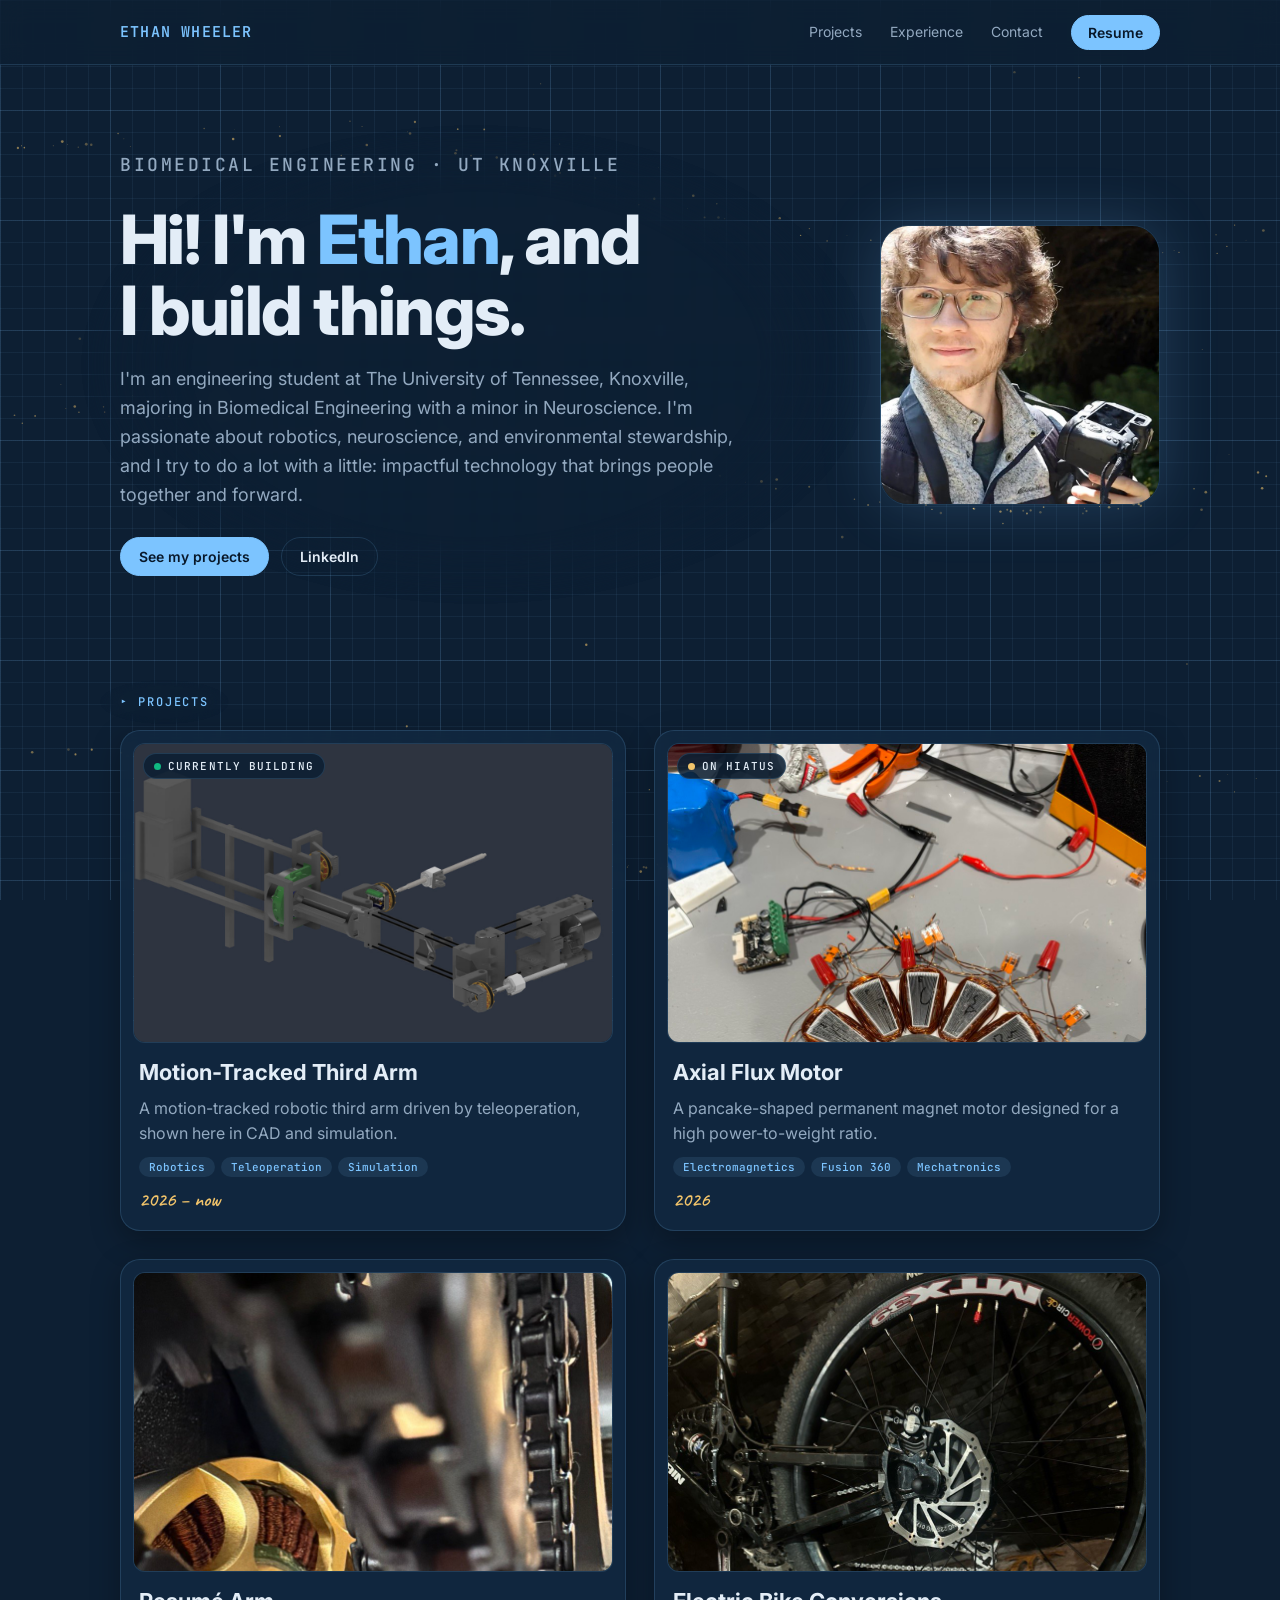
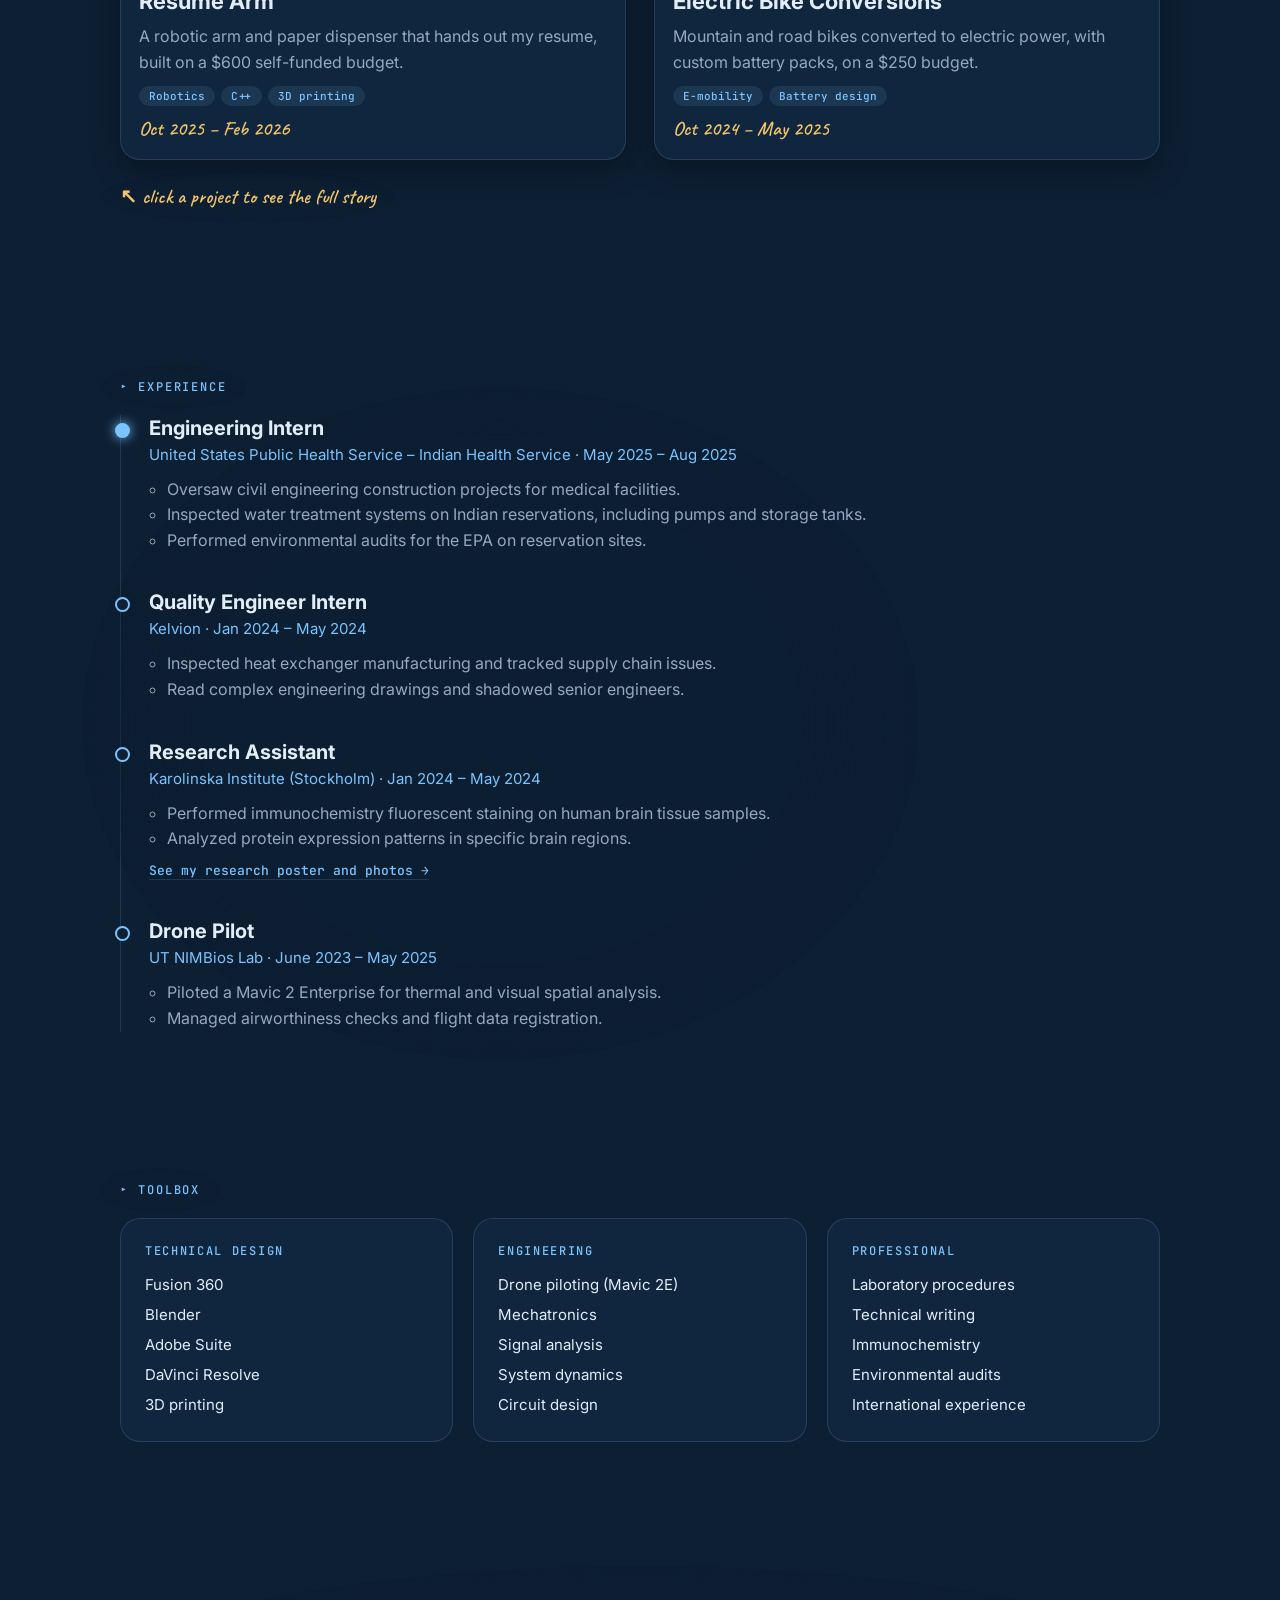
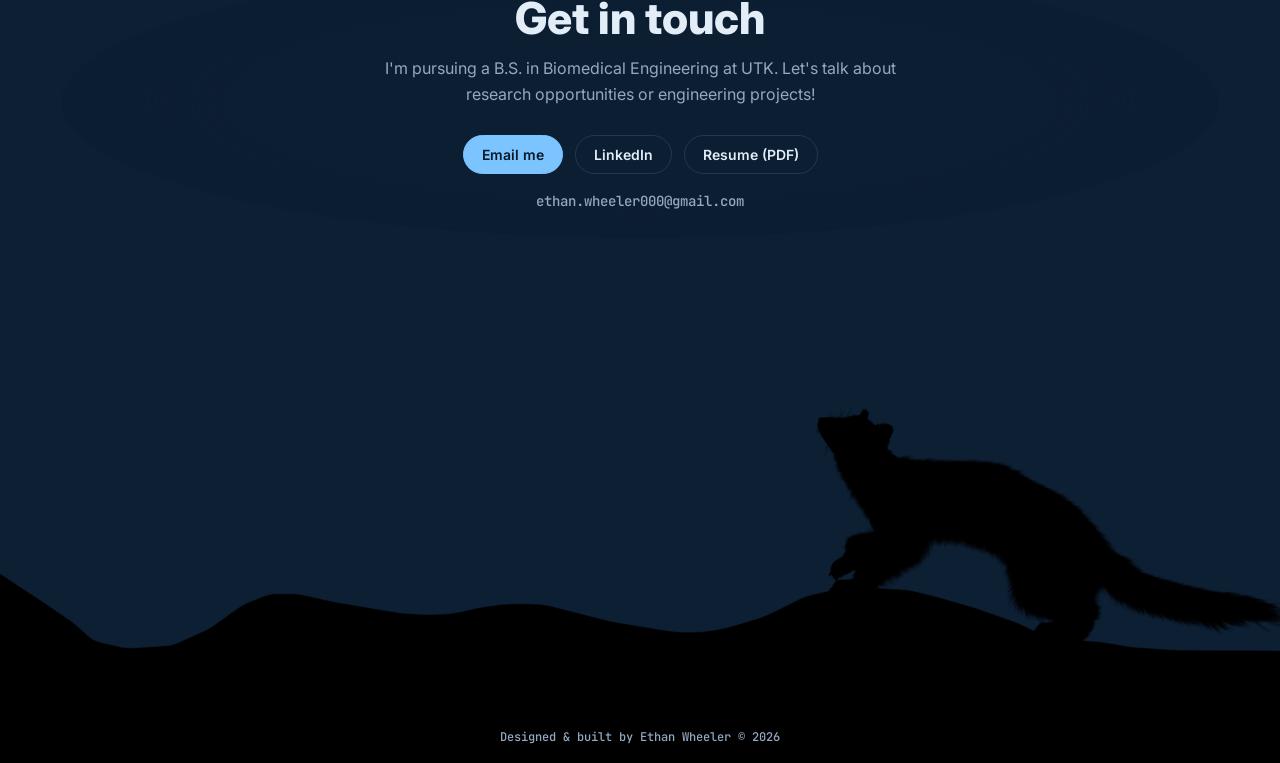
==== index.html @ 3024f483 "Add e-bike photos and videos; add Karolinska research page linked from experience Co-Authored-By: Cl" ====
<!DOCTYPE html>
<html lang="en">
<head>
    <meta charset="UTF-8">
    <meta name="viewport" content="width=device-width, initial-scale=1.0">
    <title>Ethan Wheeler | Engineering Portfolio</title>
    <meta name="description" content="Ethan Wheeler, Biomedical Engineering student at UT Knoxville. Robotics, motors, and other things I've built.">
    <link rel="icon" type="image/png" href="assets/img/favicon.png">
    <link rel="preconnect" href="https://fonts.googleapis.com">
    <link rel="preconnect" href="https://fonts.gstatic.com" crossorigin>
    <link rel="stylesheet" href="https://fonts.googleapis.com/css2?family=Caveat:wght@600&family=Inter:wght@400;600;700;800&family=JetBrains+Mono:wght@500&display=swap">
    <link rel="stylesheet" href="assets/css/site.css">
</head>
<body>
<div class="page">

    <nav class="nav">
        <div class="wrap">
            <a class="brand" href="#home">Ethan Wheeler</a>
            <button class="menu-btn" type="button" aria-expanded="false" aria-controls="nav-links">Menu</button>
            <div class="nav-links" id="nav-links">
                <a href="#projects">Projects</a>
                <a href="#experience">Experience</a>
                <a href="#contact">Contact</a>
                <a class="btn" href="Ethan_Wheeler_Resume_SEP_2026.pdf" target="_blank" rel="noopener">Resume</a>
            </div>
        </div>
    </nav>

    <header class="hero" id="home">
        <div class="wrap">
            <div>
                <p class="eyebrow">Biomedical Engineering · UT Knoxville</p>
                <h1>Hi! I'm <span>Ethan</span>, and I build things.</h1>
                <p>
                    I'm an engineering student at The University of Tennessee, Knoxville, majoring in Biomedical Engineering with a minor in Neuroscience.
                    I'm passionate about robotics, neuroscience, and environmental stewardship, and I try to do a lot with a little:
                    impactful technology that brings people together and forward.
                </p>
                <div class="hero-actions">
                    <a class="btn" href="#projects">See my projects</a>
                    <a class="btn ghost" href="https://www.linkedin.com/in/ethan-wheeler-76612a250/" target="_blank" rel="noopener">LinkedIn</a>
                </div>
            </div>
            <img class="headshot" src="assets/img/ethan.jpg" alt="Ethan Wheeler">
        </div>
    </header>

    <main>
        <section id="projects">
            <div class="wrap">
                <p class="label">Projects</p>
                <div class="cards">
                    <a class="card panel" href="projects/third-arm.html">
                        <span class="badge">Currently building</span>
                        <div class="media"><img src="assets/img/third-arm-assembly.jpg" alt="CAD render of the full third arm assembly" loading="lazy"></div>
                        <div class="card-body">
                            <h3>Motion-Tracked Third Arm</h3>
                            <p>A motion-tracked robotic third arm driven by teleoperation, shown here in CAD and simulation.</p>
                            <ul class="tags"><li>Robotics</li><li>Teleoperation</li><li>Simulation</li></ul>
                            <span class="hand">2026 – now</span>
                        </div>
                    </a>
                    <a class="card panel" href="projects/axial-flux-motor.html">
                        <span class="badge paused">On hiatus</span>
                        <div class="media"><img src="assets/img/axial-flux-motor-stator.jpg" alt="Hand-wound stator of the axial flux motor" loading="lazy"></div>
                        <div class="card-body">
                            <h3>Axial Flux Motor</h3>
                            <p>A pancake-shaped permanent magnet motor designed for a high power-to-weight ratio.</p>
                            <ul class="tags"><li>Electromagnetics</li><li>Fusion 360</li><li>Mechatronics</li></ul>
                            <span class="hand">2026</span>
                        </div>
                    </a>
                    <a class="card panel" href="projects/resume-arm.html">
                        <div class="media"><img src="assets/img/resume-arm-chain-drive.jpg" alt="Brushless motor and chain drive on the Resumé Arm" loading="lazy"></div>
                        <div class="card-body">
                            <h3>Resumé Arm</h3>
                            <p>A robotic arm and paper dispenser that hands out my resume, built on a $600 self-funded budget.</p>
                            <ul class="tags"><li>Robotics</li><li>C++</li><li>3D printing</li></ul>
                            <span class="hand">Oct 2025 – Feb 2026</span>
                        </div>
                    </a>
                    <a class="card panel" href="projects/ebike.html">
                        <div class="media"><img src="assets/img/ebike-hub-motor.jpg" alt="Rear hub motor fitted to a mountain bike" loading="lazy"></div>
                        <div class="card-body">
                            <h3>Electric Bike Conversions</h3>
                            <p>Mountain and road bikes converted to electric power, with custom battery packs, on a $250 budget.</p>
                            <ul class="tags"><li>E-mobility</li><li>Battery design</li></ul>
                            <span class="hand">Oct 2024 – May 2025</span>
                        </div>
                    </a>
                </div>
                <p class="hand hint">↖ click a project to see the full story</p>
            </div>
        </section>

        <section id="experience">
            <div class="wrap">
                <p class="label">Experience</p>
                <ol class="timeline">
                    <li>
                        <h3>Engineering Intern</h3>
                        <p class="where">United States Public Health Service – Indian Health Service · May 2025 – Aug 2025</p>
                        <ul>
                            <li>Oversaw civil engineering construction projects for medical facilities.</li>
                            <li>Inspected water treatment systems on Indian reservations, including pumps and storage tanks.</li>
                            <li>Performed environmental audits for the EPA on reservation sites.</li>
                        </ul>
                    </li>
                    <li>
                        <h3>Quality Engineer Intern</h3>
                        <p class="where">Kelvion · Jan 2024 – May 2024</p>
                        <ul>
                            <li>Inspected heat exchanger manufacturing and tracked supply chain issues.</li>
                            <li>Read complex engineering drawings and shadowed senior engineers.</li>
                        </ul>
                    </li>
                    <li>
                        <h3>Research Assistant</h3>
                        <p class="where">Karolinska Institute (Stockholm) · Jan 2024 – May 2024</p>
                        <ul>
                            <li>Performed immunochemistry fluorescent staining on human brain tissue samples.</li>
                            <li>Analyzed protein expression patterns in specific brain regions.</li>
                        </ul>
                        <a class="more-link" href="projects/karolinska-research.html">See my research poster and photos →</a>
                    </li>
                    <li>
                        <h3>Drone Pilot</h3>
                        <p class="where">UT NIMBios Lab · June 2023 – May 2025</p>
                        <ul>
                            <li>Piloted a Mavic 2 Enterprise for thermal and visual spatial analysis.</li>
                            <li>Managed airworthiness checks and flight data registration.</li>
                        </ul>
                    </li>
                </ol>
            </div>
        </section>

        <section id="skills">
            <div class="wrap">
                <p class="label">Toolbox</p>
                <div class="skills">
                    <div class="panel">
                        <h3>Technical design</h3>
                        <ul><li>Fusion 360</li><li>Blender</li><li>Adobe Suite</li><li>DaVinci Resolve</li><li>3D printing</li></ul>
                    </div>
                    <div class="panel">
                        <h3>Engineering</h3>
                        <ul><li>Drone piloting (Mavic 2E)</li><li>Mechatronics</li><li>Signal analysis</li><li>System dynamics</li><li>Circuit design</li></ul>
                    </div>
                    <div class="panel">
                        <h3>Professional</h3>
                        <ul><li>Laboratory procedures</li><li>Technical writing</li><li>Immunochemistry</li><li>Environmental audits</li><li>International experience</li></ul>
                    </div>
                </div>
            </div>
        </section>
    </main>

    <footer class="contact" id="contact">
        <div class="wrap">
            <h2>Get in touch</h2>
            <p>I'm pursuing a B.S. in Biomedical Engineering at UTK. Let's talk about research opportunities or engineering projects!</p>
            <div class="contact-links">
                <a class="btn" href="mailto:ethan.wheeler000@gmail.com">Email me</a>
                <a class="btn ghost" href="https://www.linkedin.com/in/ethan-wheeler-76612a250/" target="_blank" rel="noopener">LinkedIn</a>
                <a class="btn ghost" href="Ethan_Wheeler_Resume_SEP_2026.pdf" target="_blank" rel="noopener">Resume (PDF)</a>
            </div>
            <span class="email">ethan.wheeler000@gmail.com</span>
        </div>
        <div class="banner">
            <img src="assets/img/marten-banner.png" alt="" loading="lazy">
            <p class="credit">Designed &amp; built by Ethan Wheeler © 2026</p>
        </div>
    </footer>

</div>
<script src="assets/js/dust.js"></script>
<script src="assets/js/site.js"></script>
</body>
</html>
---- assets/css/site.css ----
/* Soft blueprint: deep blue grid paper, rounded glass panels, golden Dust behind everything.
   Single dark theme by design. */
:root {
  --bg: #0d1f33;
  --grid: rgba(120, 180, 235, .07);
  --grid-major: rgba(120, 180, 235, .14);
  --ink: #e3edf7;
  --dim: #93a9c0;
  --accent: #7cc4ff;
  --gold: #f2c46b;
  --panel: rgba(19, 41, 66, .78);
  --line: rgba(124, 196, 255, .16);
  --glow: rgba(124, 196, 255, .16);
  --hilite: rgba(124, 196, 255, .55);
  --live: #10b981;

  --body: "Inter", system-ui, -apple-system, "Segoe UI", sans-serif;
  --mono: "JetBrains Mono", ui-monospace, "SFMono-Regular", Menlo, monospace;
  --hand: "Caveat", "Comic Sans MS", cursive;

  color-scheme: dark;
}

* { box-sizing: border-box; }
html { scroll-behavior: smooth; scroll-padding-top: 80px; }
body {
  margin: 0;
  background-color: var(--bg);
  background-image:
    linear-gradient(var(--grid-major) 1px, transparent 1px), linear-gradient(90deg, var(--grid-major) 1px, transparent 1px),
    linear-gradient(var(--grid) 1px, transparent 1px), linear-gradient(90deg, var(--grid) 1px, transparent 1px);
  background-size: 110px 110px, 110px 110px, 22px 22px, 22px 22px;
  background-attachment: fixed;
  color: var(--ink);
  font: 16px/1.6 var(--body);
  overflow-x: hidden;
}
img { max-width: 100%; }
a { color: inherit; }
::selection { background: rgba(124, 196, 255, .3); }
:focus-visible { outline: 2px solid var(--accent); outline-offset: 3px; border-radius: 6px; }

.dust { position: fixed; inset: 0; z-index: 0; pointer-events: none; }
.page { position: relative; z-index: 1; }
.wrap { max-width: 1080px; margin: 0 auto; padding-inline: 20px; }

/* ---------- Nav ---------- */
.nav {
  position: sticky; top: 0; z-index: 10;
  background: rgba(13, 31, 51, .78); backdrop-filter: blur(12px); -webkit-backdrop-filter: blur(12px);
  border-bottom: 1px solid var(--line);
}
.nav .wrap { display: flex; align-items: center; justify-content: space-between; gap: 16px; height: 64px; }
.brand { font: 600 15px var(--mono); letter-spacing: .08em; text-transform: uppercase; color: var(--accent); text-decoration: none; }
.nav-links { display: flex; align-items: center; gap: 28px; font-size: 14px; }
.nav-links a { text-decoration: none; color: var(--dim); transition: color .2s; }
.nav-links a:hover { color: var(--ink); }
.btn {
  display: inline-flex; align-items: center; gap: 8px; text-decoration: none;
  font: 600 14px var(--body); padding: 10px 18px; border-radius: 999px;
  background: var(--accent); color: #08182a; border: 1px solid var(--accent); transition: background .2s, transform .2s;
}
.btn:hover { background: #a3d6ff; transform: translateY(-1px); }
.btn.ghost { background: transparent; color: var(--ink); border-color: var(--line); }
.btn.ghost:hover { border-color: var(--hilite); background: rgba(124, 196, 255, .08); }
.nav-links .btn { color: #08182a; padding: 8px 16px; }
.menu-btn { display: none; background: none; border: 1px solid var(--line); color: var(--ink); border-radius: 10px; padding: 8px 12px; font: 500 13px var(--mono); cursor: pointer; }

@media (max-width: 760px) {
  .menu-btn { display: block; }
  .nav-links {
    display: none; position: absolute; top: 64px; left: 0; right: 0;
    flex-direction: column; align-items: flex-start; gap: 18px; padding: 20px;
    background: rgba(13, 31, 51, .96); border-bottom: 1px solid var(--line);
  }
  .nav.open .nav-links { display: flex; }
}

/* ---------- Shared bits ---------- */
section { padding-block: 72px; }
.label { font: 500 12px var(--mono); color: var(--accent); text-transform: uppercase; letter-spacing: .16em; margin: 0 0 20px; }
.label::before { content: "▸ "; }
h1, h2, h3 { text-wrap: balance; margin: 0; }
.hand { font: 600 20px var(--hand); color: var(--gold); }
.tags { display: flex; flex-wrap: wrap; gap: 6px; padding: 0; margin: 0; list-style: none; }
.tags li { font: 500 11px var(--mono); color: var(--accent); background: rgba(124, 196, 255, .1); border-radius: 999px; padding: 3px 10px; }
.panel { background: var(--panel); border: 1px solid var(--line); border-radius: 20px; backdrop-filter: blur(6px); -webkit-backdrop-filter: blur(6px); }

/* ---------- Hero ---------- */
.hero { padding-block: 88px 40px; }
.hero .wrap { display: grid; grid-template-columns: 1fr auto; gap: 48px; align-items: center; }
.hero .wrap > div { min-width: 0; }
.eyebrow { font: 500 13px var(--mono); color: var(--accent); letter-spacing: .14em; text-transform: uppercase; margin: 0 0 16px; }
.hero h1 { font: 800 clamp(40px, 7vw, 68px)/1.04 var(--body); letter-spacing: -.025em; margin-bottom: 20px; }
.hero h1 span { color: var(--accent); }
.hero p { color: var(--dim); font-size: 18px; max-width: 58ch; margin: 0 0 28px; }
.hero-actions { display: flex; flex-wrap: wrap; gap: 12px; }
.headshot { width: 280px; aspect-ratio: 1; object-fit: cover; border-radius: 28px; border: 1px solid var(--line); box-shadow: 0 0 60px rgba(124, 196, 255, .2); }

@media (max-width: 760px) {
  .hero { padding-block: 48px 24px; }
  .hero .wrap { grid-template-columns: 1fr; gap: 28px; }
  .headshot { width: 160px; order: -1; }
}

/* ---------- Project cards ---------- */
.cards { display: grid; grid-template-columns: repeat(2, minmax(0, 1fr)); gap: 28px; perspective: 900px; }
.card {
  position: relative; display: flex; flex-direction: column; padding: 12px; text-decoration: none; overflow: hidden;
  box-shadow: 0 10px 30px rgba(0, 0, 0, .3); transform-style: preserve-3d; transition: transform .15s, border-color .3s;
}
.card::after {
  content: ""; position: absolute; inset: 0; pointer-events: none; opacity: 0; transition: opacity .3s;
  background: radial-gradient(240px circle at var(--mx, 50%) var(--my, 50%), var(--glow), transparent 60%);
}
.card:hover { border-color: var(--hilite); }
.card:hover::after { opacity: 1; }
.media {
  position: relative; aspect-ratio: 16 / 10; max-width: 100%; overflow: hidden; border-radius: 12px; border: 1px solid var(--line);
  display: grid; place-items: center; color: var(--dim);
  background: repeating-linear-gradient(0deg, transparent 0 21px, rgba(124, 196, 255, .06) 21px 22px), #0f2338;
}
.media img, .media video { width: 100%; height: 100%; object-fit: cover; display: block; }
.media .ph { text-align: center; font: 500 12px var(--mono); padding: 16px; }
.media .ph b { display: block; font-size: 36px; line-height: 1; margin-bottom: 8px; font-weight: 400; }
.card-body { display: flex; flex-direction: column; gap: 10px; padding: 16px 6px 6px; }
.card h3 { font: 700 22px/1.2 var(--body); }
.card p { margin: 0; color: var(--dim); }
.badge {
  position: absolute; top: 22px; left: 22px; z-index: 2; transform: translateZ(20px);
  font: 500 11px var(--mono); text-transform: uppercase; letter-spacing: .1em;
  background: rgba(13, 31, 51, .88); border: 1px solid var(--line); border-radius: 999px; padding: 5px 10px 5px 24px;
}
.badge::before {
  content: ""; position: absolute; left: 10px; top: 50%; width: 7px; height: 7px; margin-top: -3.5px;
  border-radius: 50%; background: var(--live); animation: pulse 2s infinite;
}
.badge.paused::before { background: var(--gold); animation: none; }
@keyframes pulse { 0% { box-shadow: 0 0 0 0 rgba(16, 185, 129, .7); } 70% { box-shadow: 0 0 0 9px rgba(16, 185, 129, 0); } 100% { box-shadow: 0 0 0 0 rgba(16, 185, 129, 0); } }
.hint { margin-top: 24px; }

@media (max-width: 760px) { .cards { grid-template-columns: 1fr; } }

/* ---------- Experience ---------- */
.timeline { list-style: none; margin: 0; padding: 0 0 0 28px; border-left: 1px solid var(--line); display: flex; flex-direction: column; gap: 36px; max-width: 760px; }
.timeline li { position: relative; }
.timeline li::before { content: ""; position: absolute; left: -34px; top: 8px; width: 11px; height: 11px; border-radius: 50%; background: var(--bg); border: 2px solid var(--accent); }
.timeline li:first-child::before { background: var(--accent); box-shadow: 0 0 12px var(--accent); }
.timeline h3 { font: 700 20px/1.3 var(--body); }
.timeline .where { color: var(--accent); font-size: 15px; margin: 2px 0 10px; }
.timeline ul { margin: 0; padding-left: 18px; color: var(--dim); }
.timeline ul li::before { content: none; }

/* ---------- Skills ---------- */
.skills { display: grid; grid-template-columns: repeat(3, minmax(0, 1fr)); gap: 20px; }
.skills .panel { padding: 24px; }
.skills h3 { font: 500 12px var(--mono); color: var(--accent); text-transform: uppercase; letter-spacing: .14em; margin-bottom: 14px; }
.skills ul { margin: 0; padding: 0; list-style: none; display: flex; flex-direction: column; gap: 6px; font-size: 15px; }
@media (max-width: 760px) { .skills { grid-template-columns: 1fr; } }

/* ---------- Contact + marten ---------- */
.contact { text-align: center; padding-block: 80px 0; }
.contact h2 { font: 800 clamp(32px, 5vw, 44px)/1.1 var(--body); margin-bottom: 14px; }
.contact p { color: var(--dim); max-width: 52ch; margin: 0 auto 28px; }
.contact-links { display: flex; flex-wrap: wrap; justify-content: center; gap: 12px; }
.contact .email { display: block; margin-top: 18px; font: 500 14px var(--mono); color: var(--dim); user-select: all; }
.banner { position: relative; margin-top: -16%; pointer-events: none; }
.detail + .contact { padding-top: 0; }
.detail + .contact .banner { margin-top: -24%; }
@media (max-width: 760px) { .banner, .detail + .contact .banner { margin-top: -30px; } }
.banner img { display: block; width: 100%; max-width: none; min-height: 220px; object-fit: cover; object-position: 78% bottom; }
.contact .credit { max-width: none; margin: 0; padding: 4px 16px 18px; background: #000; text-align: center; font: 500 12px var(--mono); color: var(--dim); }

/* ---------- Project detail pages ---------- */
.detail { padding-block: 48px 40px; }
.back { display: inline-block; margin-bottom: 28px; text-decoration: none; font: 500 13px var(--mono); color: var(--dim); }
.back:hover { color: var(--accent); }
.detail-hero { display: grid; grid-template-columns: 1.3fr 1fr; gap: 36px; align-items: start; }
.detail-hero > * { min-width: 0; }
.detail-hero .media { aspect-ratio: 16 / 11; box-shadow: 0 10px 30px rgba(0, 0, 0, .3); }
.detail h1 { font: 800 clamp(34px, 5.5vw, 50px)/1.08 var(--body); letter-spacing: -.02em; margin: 4px 0 14px; }
.detail .lede { color: var(--dim); font-size: 17px; margin: 0 0 20px; }
.facts { display: grid; grid-template-columns: auto 1fr; gap: 8px 18px; margin: 20px 0 0; font-size: 15px; }
.facts dt { font: 500 12px/2 var(--mono); color: var(--accent); text-transform: uppercase; letter-spacing: .1em; }
.facts dd { margin: 0; }
.write-up { display: grid; grid-template-columns: repeat(3, minmax(0, 1fr)); gap: 20px; margin-top: 48px; }
.write-up .panel { padding: 22px; }
.write-up h2 { font: 500 12px var(--mono); color: var(--accent); text-transform: uppercase; letter-spacing: .14em; margin-bottom: 10px; }
.write-up p { margin: 0; color: var(--dim); font-size: 15px; }
.placeholder { font-style: italic; opacity: .75; }
.video { margin-top: 48px; aspect-ratio: 16 / 9; max-width: 100%; border-radius: 16px; overflow: hidden; border: 1px solid var(--line); }
.video iframe { width: 100%; height: 100%; border: 0; display: block; }
.gallery { display: grid; grid-template-columns: repeat(3, minmax(0, 1fr)); gap: 14px; }
.gallery .media { aspect-ratio: 4 / 3; }
.gallery-section { margin-top: 48px; }
.pager { display: flex; justify-content: space-between; gap: 16px; margin-top: 56px; flex-wrap: wrap; }
.pager a { flex: 1 1 220px; padding: 16px 20px; text-decoration: none; transition: border-color .3s; }
.pager a:hover { border-color: var(--hilite); }
.pager small { display: block; font: 500 11px var(--mono); color: var(--accent); text-transform: uppercase; letter-spacing: .12em; }
.pager span { font-weight: 700; }
.pager .next { text-align: right; }

@media (max-width: 760px) {
  .detail-hero, .write-up, .gallery { grid-template-columns: 1fr; }
}

@media (prefers-reduced-motion: reduce) {
  *, *::before, *::after { animation: none !important; transition: none !important; }
  html { scroll-behavior: auto; }
}

/* ---------- Veils: a soft frosted patch behind loose text so the Dust doesn't fight the words ---------- */
.hero .wrap > div:first-child, .timeline, .contact .wrap, .detail-hero > div:last-child, .label, .hint, .back {
  position: relative; isolation: isolate; --veil: 28px;
}
.label, .hint, .back { --veil: 14px; }
.hero .wrap > div:first-child::after, .timeline::after, .contact .wrap::after, .detail-hero > div:last-child::after,
.label::after, .hint::after, .back::after {
  content: ""; position: absolute; z-index: -1; pointer-events: none;
  inset: calc(var(--veil) * -1) calc(var(--veil) * -1.4);
  background: rgba(13, 31, 51, .62);
  backdrop-filter: blur(8px); -webkit-backdrop-filter: blur(8px);
  border-radius: 48px;
  -webkit-mask-image: radial-gradient(closest-side, #000 72%, transparent);
  mask-image: radial-gradient(closest-side, #000 72%, transparent);
}
.label, .hint, .back { display: inline-block; }
.page { overflow-x: clip; }
@media (max-width: 760px) {
  .hero .wrap > div:first-child::after, .timeline::after, .contact .wrap::after, .detail-hero > div:last-child::after,
  .label::after, .hint::after, .back::after { inset: calc(var(--veil) * -1) -14px; }
}

/* Gallery figures: whole image visible (renders have mixed shapes), click opens full size */
.gallery figure { margin: 0; display: flex; flex-direction: column; gap: 8px; min-width: 0; }
.gallery a.media { background: #1a2433; transition: border-color .3s; }
.gallery a.media:hover { border-color: var(--hilite); }
.gallery a.media img { position: absolute; inset: 0; width: 100%; height: 100%; object-fit: contain; }
.gallery figcaption { font-size: 13px; color: var(--dim); }

/* Video and embeds fill their frame; uploaded videos letterbox instead of cropping */
.media video, .media iframe { position: absolute; inset: 0; width: 100%; height: 100%; border: 0; }
.media video { object-fit: contain; background: #000; }
.gallery a.media.light { background: #fff; }   /* renders on white: fill the frame instead of letterboxing */
.more-link { display: inline-block; margin-top: 10px; font: 500 13px var(--mono); color: var(--accent); text-decoration: none; border-bottom: 1px solid var(--line); transition: border-color .2s; }
.more-link:hover { border-color: var(--accent); }
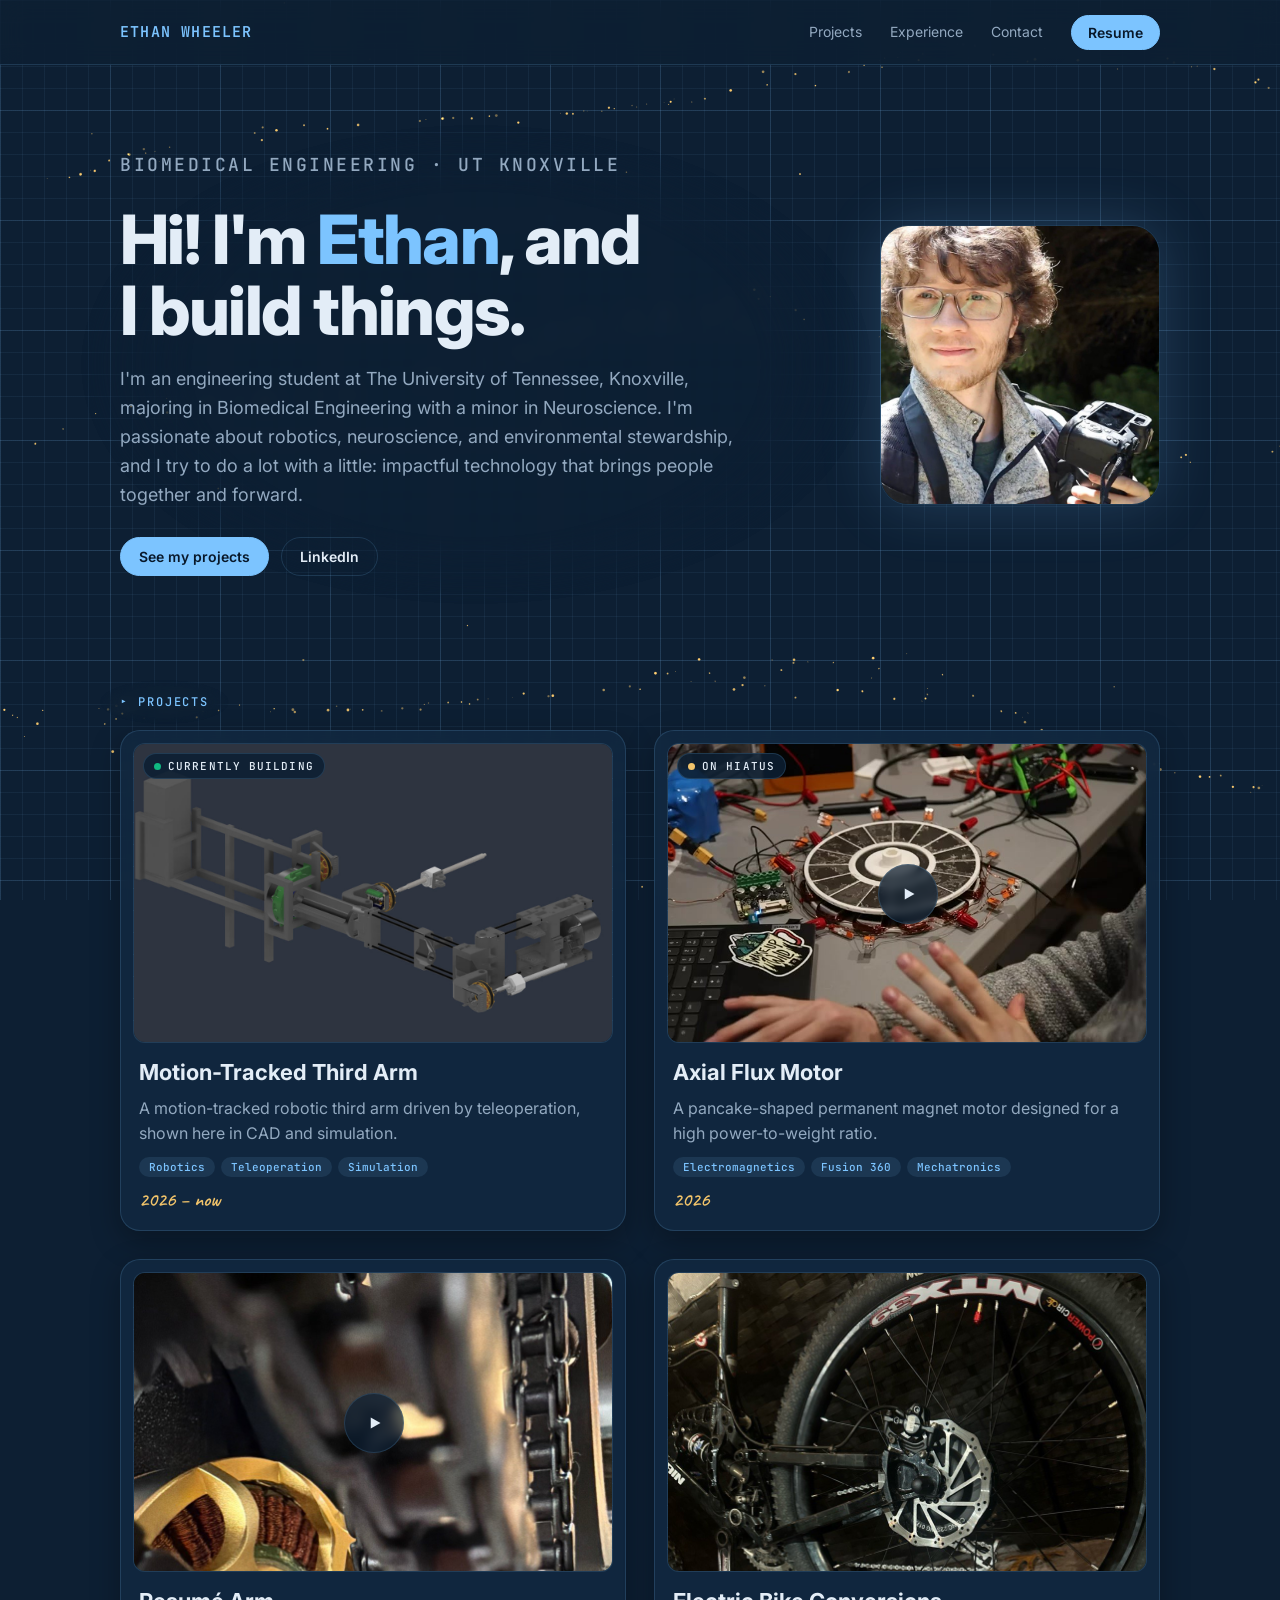
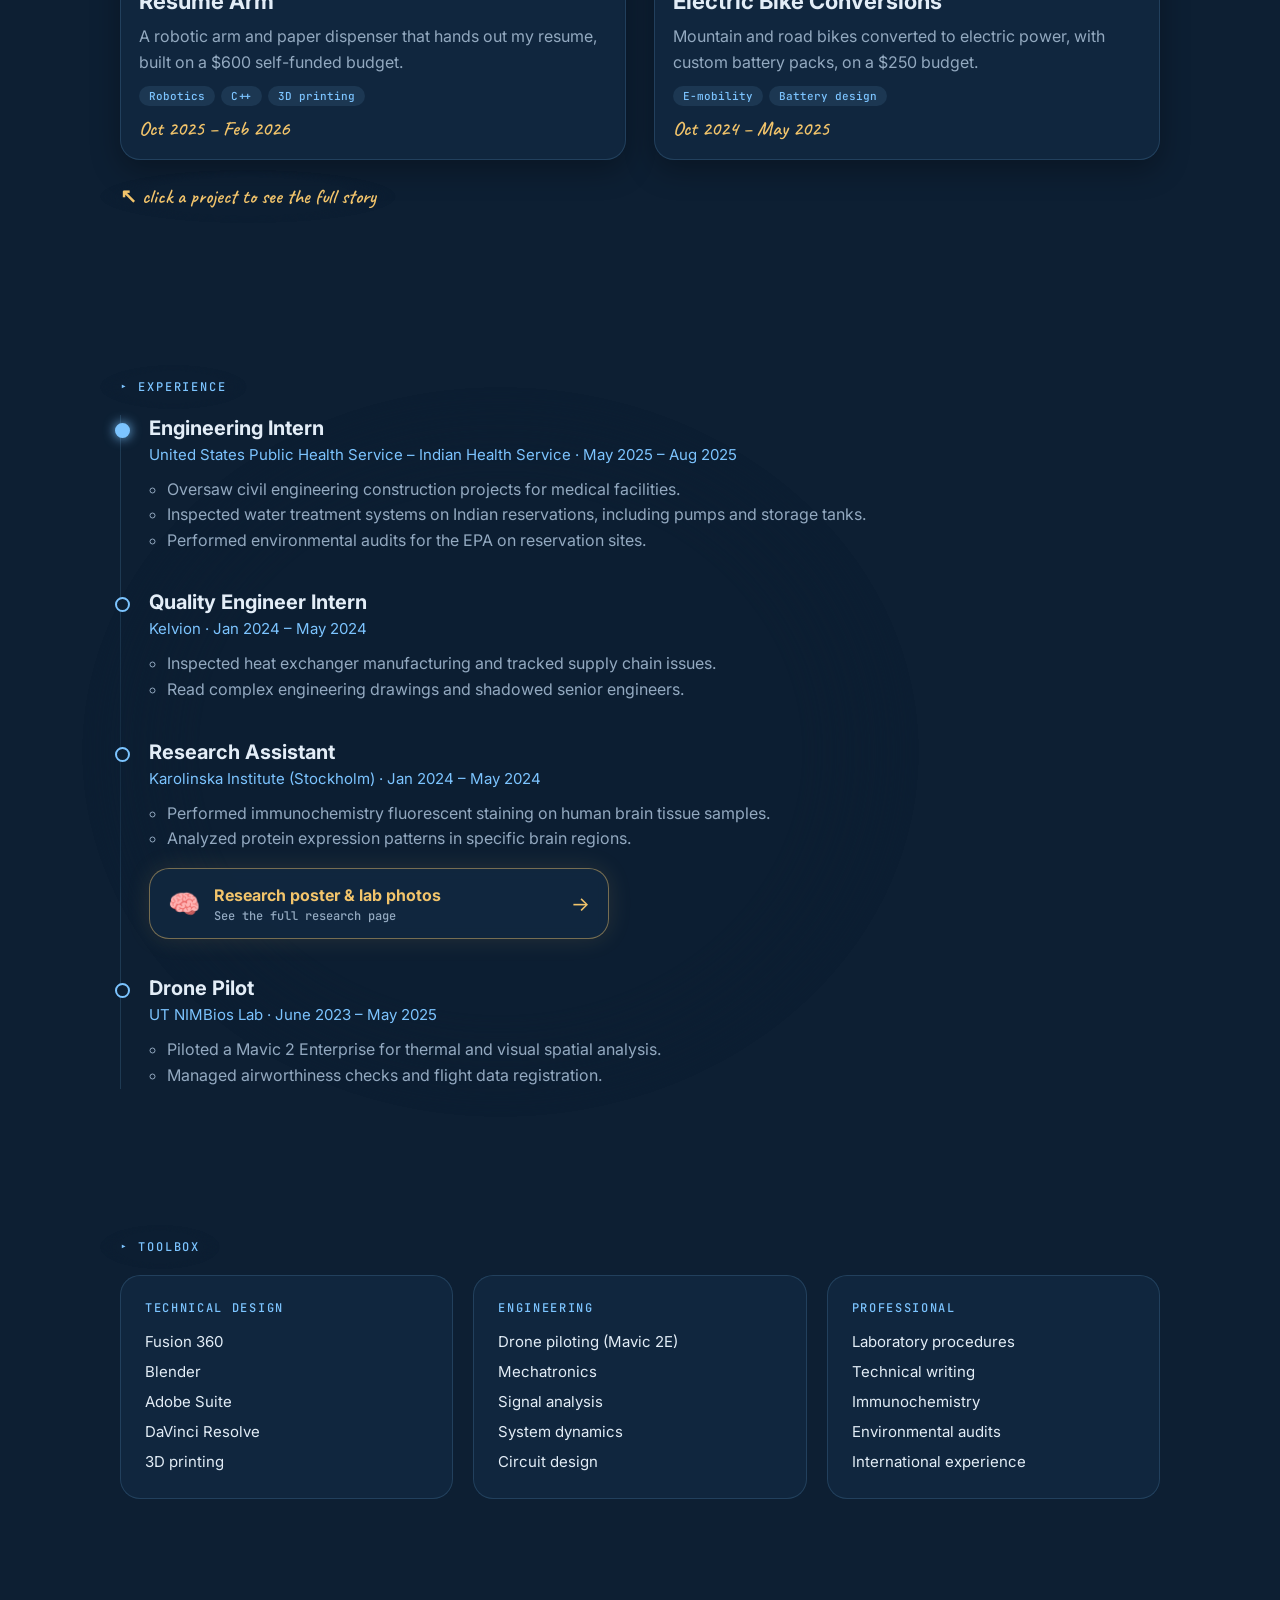
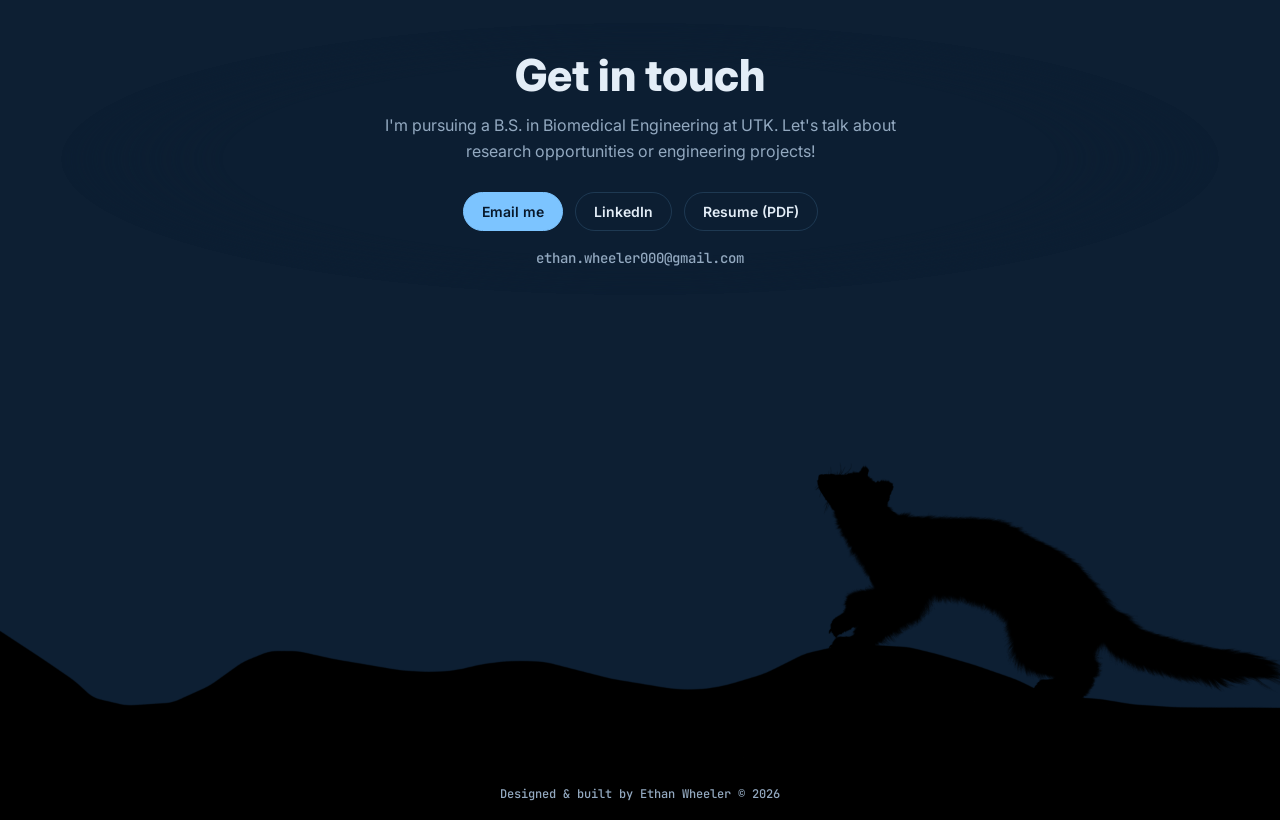
==== commit d41bb971: "Use video thumbnails on motor and Resumé Arm cards; add video posters; make research link a callout " ====
--- a/index.html
+++ b/index.html
@@ -63,7 +63,7 @@
                     </a>
                     <a class="card panel" href="projects/axial-flux-motor.html">
                         <span class="badge paused">On hiatus</span>
-                        <div class="media"><img src="assets/img/axial-flux-motor-stator.jpg" alt="Hand-wound stator of the axial flux motor" loading="lazy"></div>
+                        <div class="media has-video"><img src="assets/img/axial-flux-motor-spin-test.jpg" alt="First spin test of the axial flux motor" loading="lazy"></div>
                         <div class="card-body">
                             <h3>Axial Flux Motor</h3>
                             <p>A pancake-shaped permanent magnet motor designed for a high power-to-weight ratio.</p>
@@ -72,7 +72,7 @@
                         </div>
                     </a>
                     <a class="card panel" href="projects/resume-arm.html">
-                        <div class="media"><img src="assets/img/resume-arm-chain-drive.jpg" alt="Brushless motor and chain drive on the Resumé Arm" loading="lazy"></div>
+                        <div class="media has-video"><img src="https://img.youtube.com/vi/d0QV2A43sAg/maxresdefault.jpg" alt="Resumé Arm demo video" loading="lazy" onerror="if(!this.dataset.f){this.dataset.f=1;this.src='https://img.youtube.com/vi/d0QV2A43sAg/hqdefault.jpg'}else{this.onerror=null;this.src='assets/img/resume-arm-chain-drive.jpg'}"></div>
                         <div class="card-body">
                             <h3>Resumé Arm</h3>
                             <p>A robotic arm and paper dispenser that hands out my resume, built on a $600 self-funded budget.</p>
@@ -122,7 +122,11 @@
                             <li>Performed immunochemistry fluorescent staining on human brain tissue samples.</li>
                             <li>Analyzed protein expression patterns in specific brain regions.</li>
                         </ul>
-                        <a class="more-link" href="projects/karolinska-research.html">See my research poster and photos →</a>
+                        <a class="poster-link panel" href="projects/karolinska-research.html">
+                            <span class="poster-icon" aria-hidden="true">🧠</span>
+                            <span><strong>Research poster &amp; lab photos</strong><small>See the full research page</small></span>
+                            <span class="poster-arrow" aria-hidden="true">→</span>
+                        </a>
                     </li>
                     <li>
                         <h3>Drone Pilot</h3>
--- a/assets/css/site.css
+++ b/assets/css/site.css
@@ -244,3 +244,24 @@
 .gallery a.media.light { background: #fff; }   /* renders on white: fill the frame instead of letterboxing */
 .more-link { display: inline-block; margin-top: 10px; font: 500 13px var(--mono); color: var(--accent); text-decoration: none; border-bottom: 1px solid var(--line); transition: border-color .2s; }
 .more-link:hover { border-color: var(--accent); }
+
+/* Cards whose main media is a video get a play mark */
+.media.has-video::after {
+  content: ""; position: absolute; left: 50%; top: 50%; width: 58px; height: 58px; margin: -29px 0 0 -29px; border-radius: 50%;
+  background: rgba(13, 31, 51, .72) url("data:image/svg+xml,%3Csvg xmlns='http://www.w3.org/2000/svg' viewBox='0 0 24 24'%3E%3Cpath d='M9 7l9 5-9 5z' fill='%23e3edf7'/%3E%3C/svg%3E") center / 26px no-repeat;
+  border: 1px solid var(--line); backdrop-filter: blur(4px); transition: transform .2s, background-color .2s;
+}
+.card:hover .media.has-video::after { transform: scale(1.08); background-color: rgba(124, 196, 255, .35); }
+
+/* Research poster callout in the experience timeline */
+.poster-link {
+  display: flex; align-items: center; gap: 14px; margin-top: 16px; padding: 14px 18px; max-width: 460px;
+  text-decoration: none; border-color: rgba(242, 196, 107, .45); box-shadow: 0 0 24px rgba(242, 196, 107, .12);
+  transition: border-color .2s, transform .2s, box-shadow .2s;
+}
+.poster-link:hover { border-color: var(--gold); transform: translateY(-2px); box-shadow: 0 0 32px rgba(242, 196, 107, .25); }
+.poster-icon { font-size: 26px; line-height: 1; }
+.poster-link strong { display: block; color: var(--gold); font-size: 16px; }
+.poster-link small { display: block; color: var(--dim); font: 500 12px var(--mono); }
+.poster-arrow { margin-left: auto; color: var(--gold); font-size: 20px; transition: transform .2s; }
+.poster-link:hover .poster-arrow { transform: translateX(4px); }
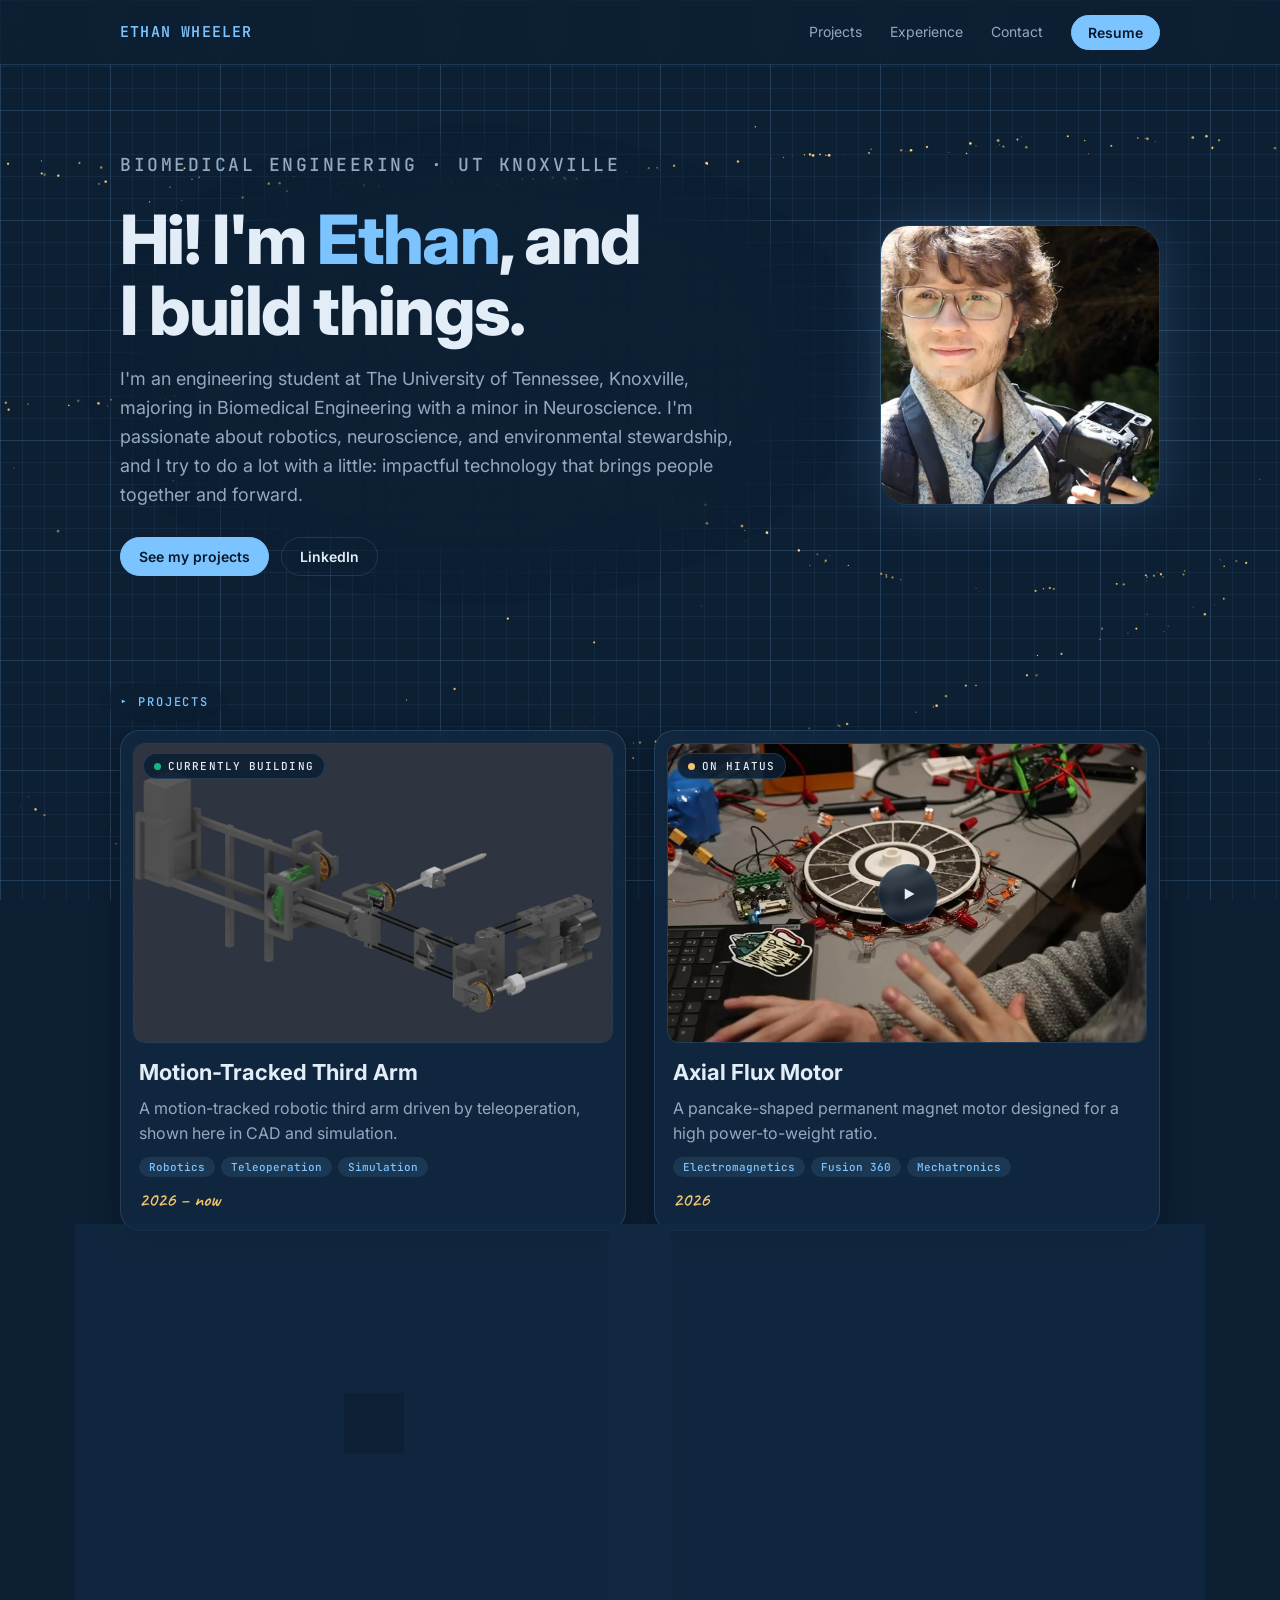
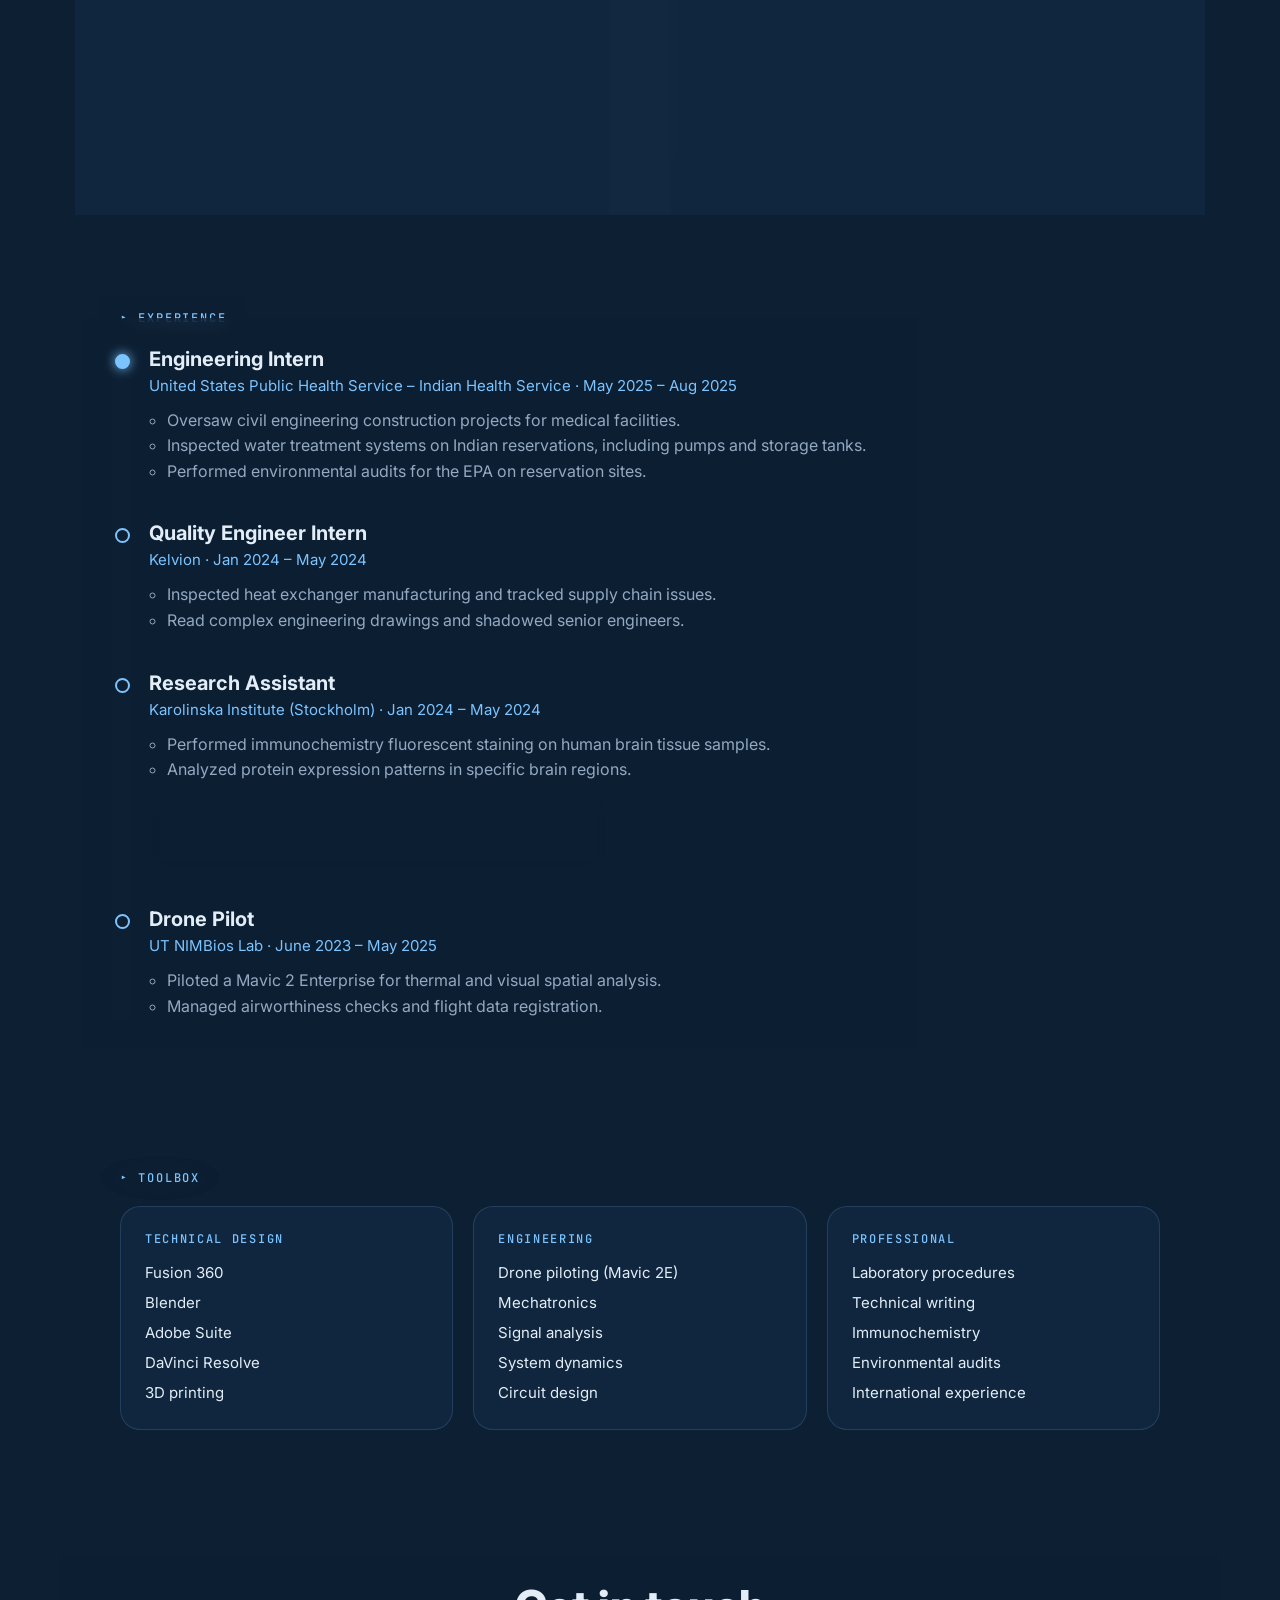
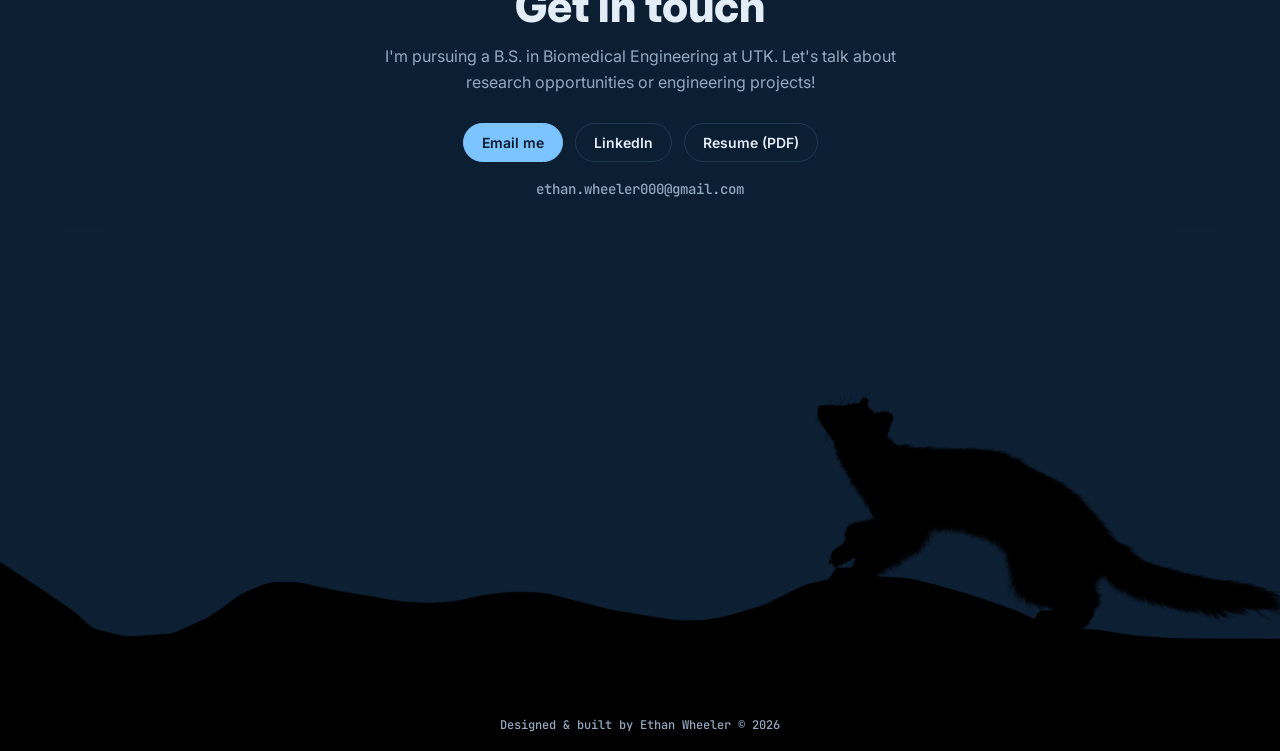
==== commit d502aaec: "Remove the 'click a project' hint under the project cards Co-Authored-By: Claude Opus 5.5 <noreply@a" ====
--- a/index.html
+++ b/index.html
@@ -90,7 +90,6 @@
                         </div>
                     </a>
                 </div>
-                <p class="hand hint">↖ click a project to see the full story</p>
             </div>
         </section>
 
--- a/assets/css/site.css
+++ b/assets/css/site.css
@@ -183,7 +183,7 @@
 .facts { display: grid; grid-template-columns: auto 1fr; gap: 8px 18px; margin: 20px 0 0; font-size: 15px; }
 .facts dt { font: 500 12px/2 var(--mono); color: var(--accent); text-transform: uppercase; letter-spacing: .1em; }
 .facts dd { margin: 0; }
-.write-up { display: grid; grid-template-columns: repeat(3, minmax(0, 1fr)); gap: 20px; margin-top: 48px; }
+.write-up { display: grid; grid-template-columns: repeat(auto-fit, minmax(240px, 1fr)); gap: 20px; margin-top: 48px; }
 .write-up .panel { padding: 22px; }
 .write-up h2 { font: 500 12px var(--mono); color: var(--accent); text-transform: uppercase; letter-spacing: .14em; margin-bottom: 10px; }
 .write-up p { margin: 0; color: var(--dim); font-size: 15px; }
@@ -265,3 +265,24 @@
 .poster-link small { display: block; color: var(--dim); font: 500 12px var(--mono); }
 .poster-arrow { margin-left: auto; color: var(--gold); font-size: 20px; transition: transform .2s; }
 .poster-link:hover .poster-arrow { transform: translateX(4px); }
+
+/* Research poster block + two-up galleries */
+.poster { margin-top: 48px; }
+.poster-frame { display: block; padding: 10px; max-width: 900px; margin: 0 auto; transition: border-color .3s; }
+.poster-frame:hover { border-color: var(--hilite); }
+.poster-frame img { display: block; width: 100%; border-radius: 12px; }
+.poster .hand { display: block; text-align: center; margin-top: 10px; }
+.gallery:has(> :last-child:nth-child(2)) { grid-template-columns: repeat(2, minmax(0, 1fr)); }
+@media (max-width: 760px) { .gallery:has(> :last-child:nth-child(2)) { grid-template-columns: 1fr; } }
+.poster-hero { margin: 0; display: flex; flex-direction: column; gap: 10px; min-width: 0; }
+.detail-hero .poster-hero .media { aspect-ratio: 1; background: #1a2433; transition: border-color .3s; }
+.poster-hero .media:hover { border-color: var(--hilite); }
+.poster-hero .media img { position: absolute; inset: 0; width: 100%; height: 100%; object-fit: contain; }
+.poster-hero figcaption { text-align: center; }
+.gallery:has(> :last-child:nth-child(4)) { grid-template-columns: repeat(2, minmax(0, 1fr)); }
+@media (max-width: 760px) { .gallery:has(> :last-child:nth-child(4)) { grid-template-columns: 1fr; } }
+
+/* Draft vs live: write-up boxes that still hold placeholder text are hidden on the live site.
+   site.js adds .draft to <html> anywhere except the live domain, so the working preview shows them. */
+html:not(.draft) .write-up > .panel:has(.placeholder) { display: none; }
+html:not(.draft) .write-up.all-placeholder { display: none; }
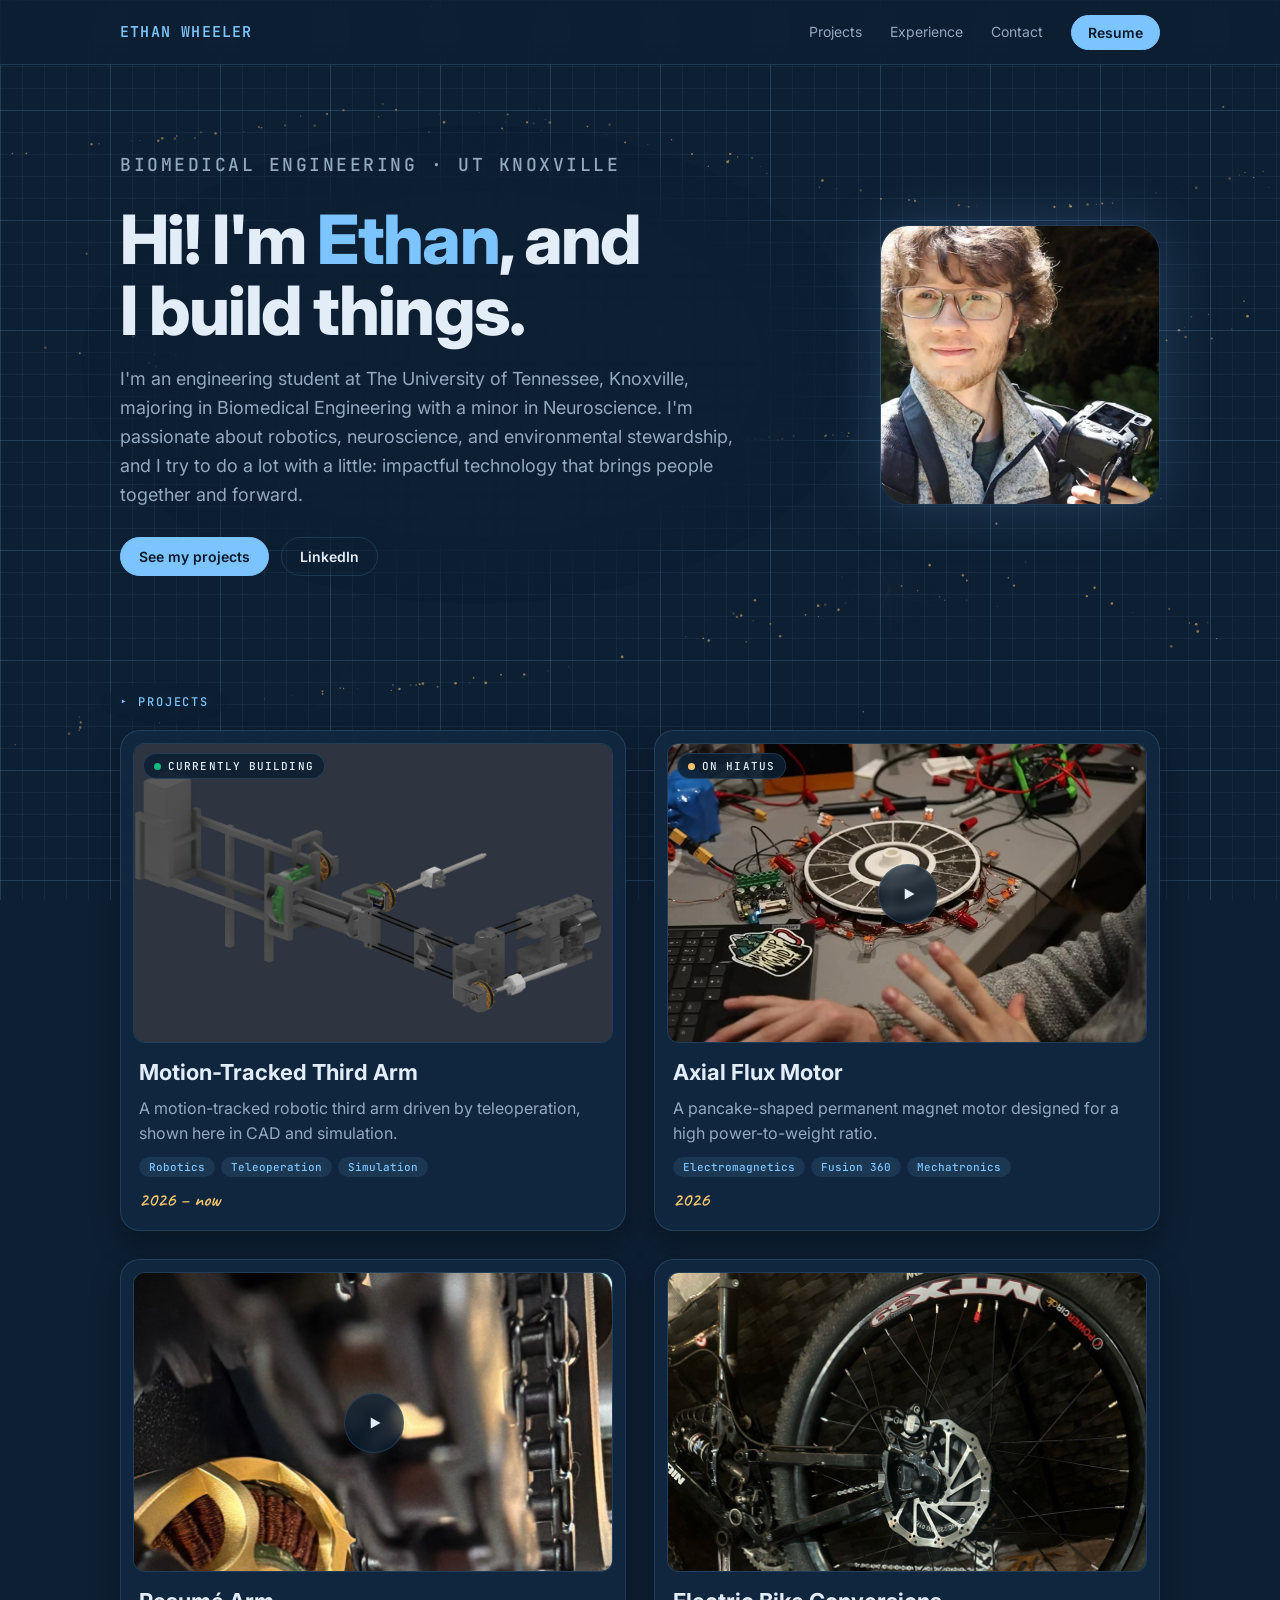
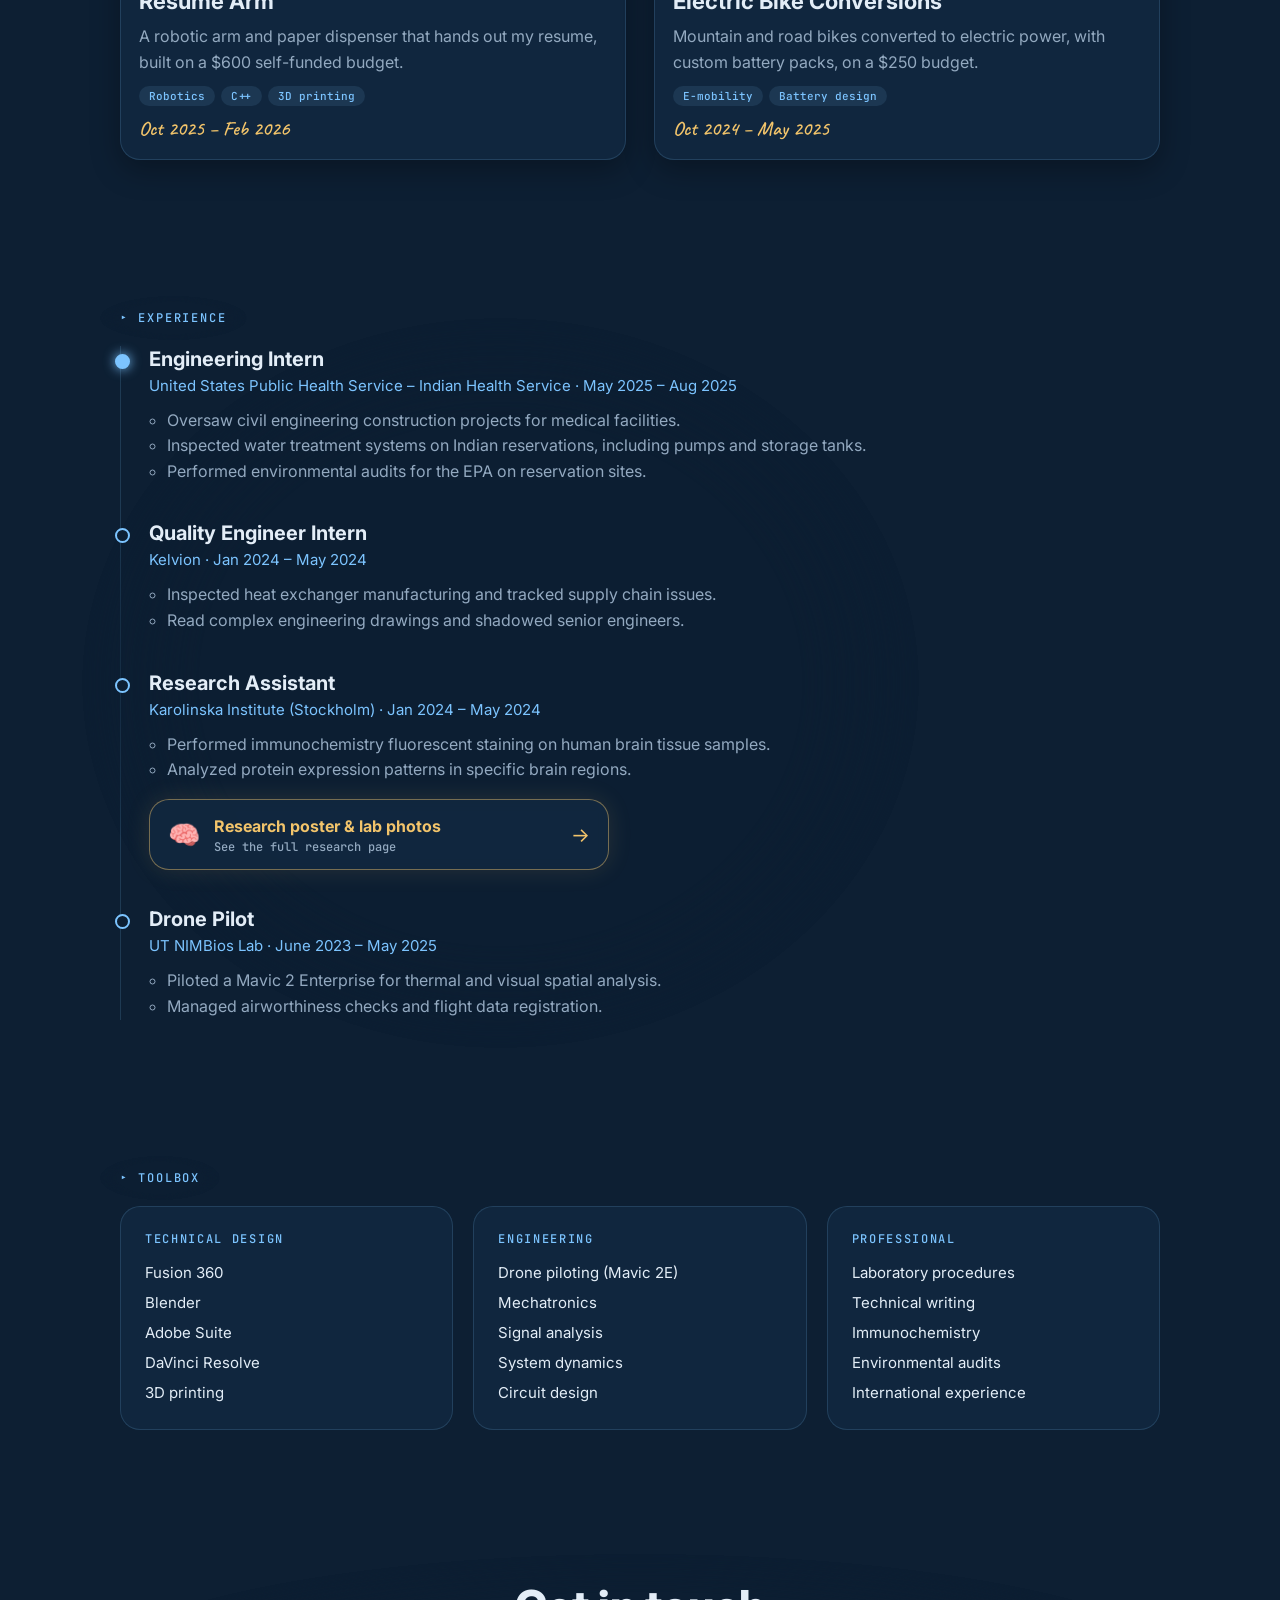
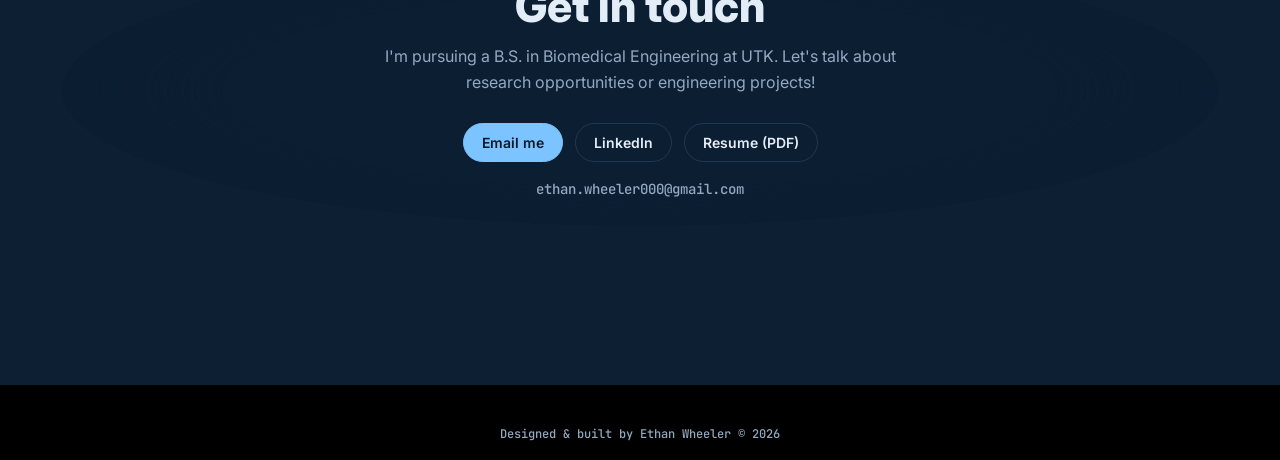
==== commit 7b6df550: "Marten banner: fixed size at any width, ground extended to both edges, tail tip restored Also park t" ====
--- a/index.html
+++ b/index.html
@@ -172,7 +172,7 @@
             <span class="email">ethan.wheeler000@gmail.com</span>
         </div>
         <div class="banner">
-            <img src="assets/img/marten-banner.png" alt="" loading="lazy">
+            <img src="assets/img/marten-banner-wide.png" alt="" loading="lazy">
             <p class="credit">Designed &amp; built by Ethan Wheeler © 2026</p>
         </div>
     </footer>
--- a/assets/css/site.css
+++ b/assets/css/site.css
@@ -164,11 +164,14 @@
 .contact p { color: var(--dim); max-width: 52ch; margin: 0 auto 28px; }
 .contact-links { display: flex; flex-wrap: wrap; justify-content: center; gap: 12px; }
 .contact .email { display: block; margin-top: 18px; font: 500 14px var(--mono); color: var(--dim); user-select: all; }
-.banner { position: relative; margin-top: -16%; pointer-events: none; }
+.banner { --bh: 200px; position: relative; margin-top: 24px; padding-top: var(--bh); overflow: hidden; pointer-events: none;
+  /* the art's flat ground (90/480 of its height) carries on to both edges at any window width */
+  background: linear-gradient(#000, #000) 0 calc(var(--bh) * 390 / 480) / 100% calc(var(--bh) * 90 / 480 + 1px) no-repeat; }
 .detail + .contact { padding-top: 0; }
-.detail + .contact .banner { margin-top: -24%; }
-@media (max-width: 760px) { .banner, .detail + .contact .banner { margin-top: -30px; } }
-.banner img { display: block; width: 100%; max-width: none; min-height: 220px; object-fit: cover; object-position: 78% bottom; }
+.detail + .contact .banner { margin-top: 40px; }
+/* fixed size: the marten (centre at 2770 of 4320px) sits at 72% across, pulled in on narrow screens so the tail fits */
+.banner img { position: absolute; top: 0; height: var(--bh); width: auto; max-width: none;
+  left: calc(min(72%, 100% - 160px) - var(--bh) * 2770 / 480); }
 .contact .credit { max-width: none; margin: 0; padding: 4px 16px 18px; background: #000; text-align: center; font: 500 12px var(--mono); color: var(--dim); }
 
 /* ---------- Project detail pages ---------- */
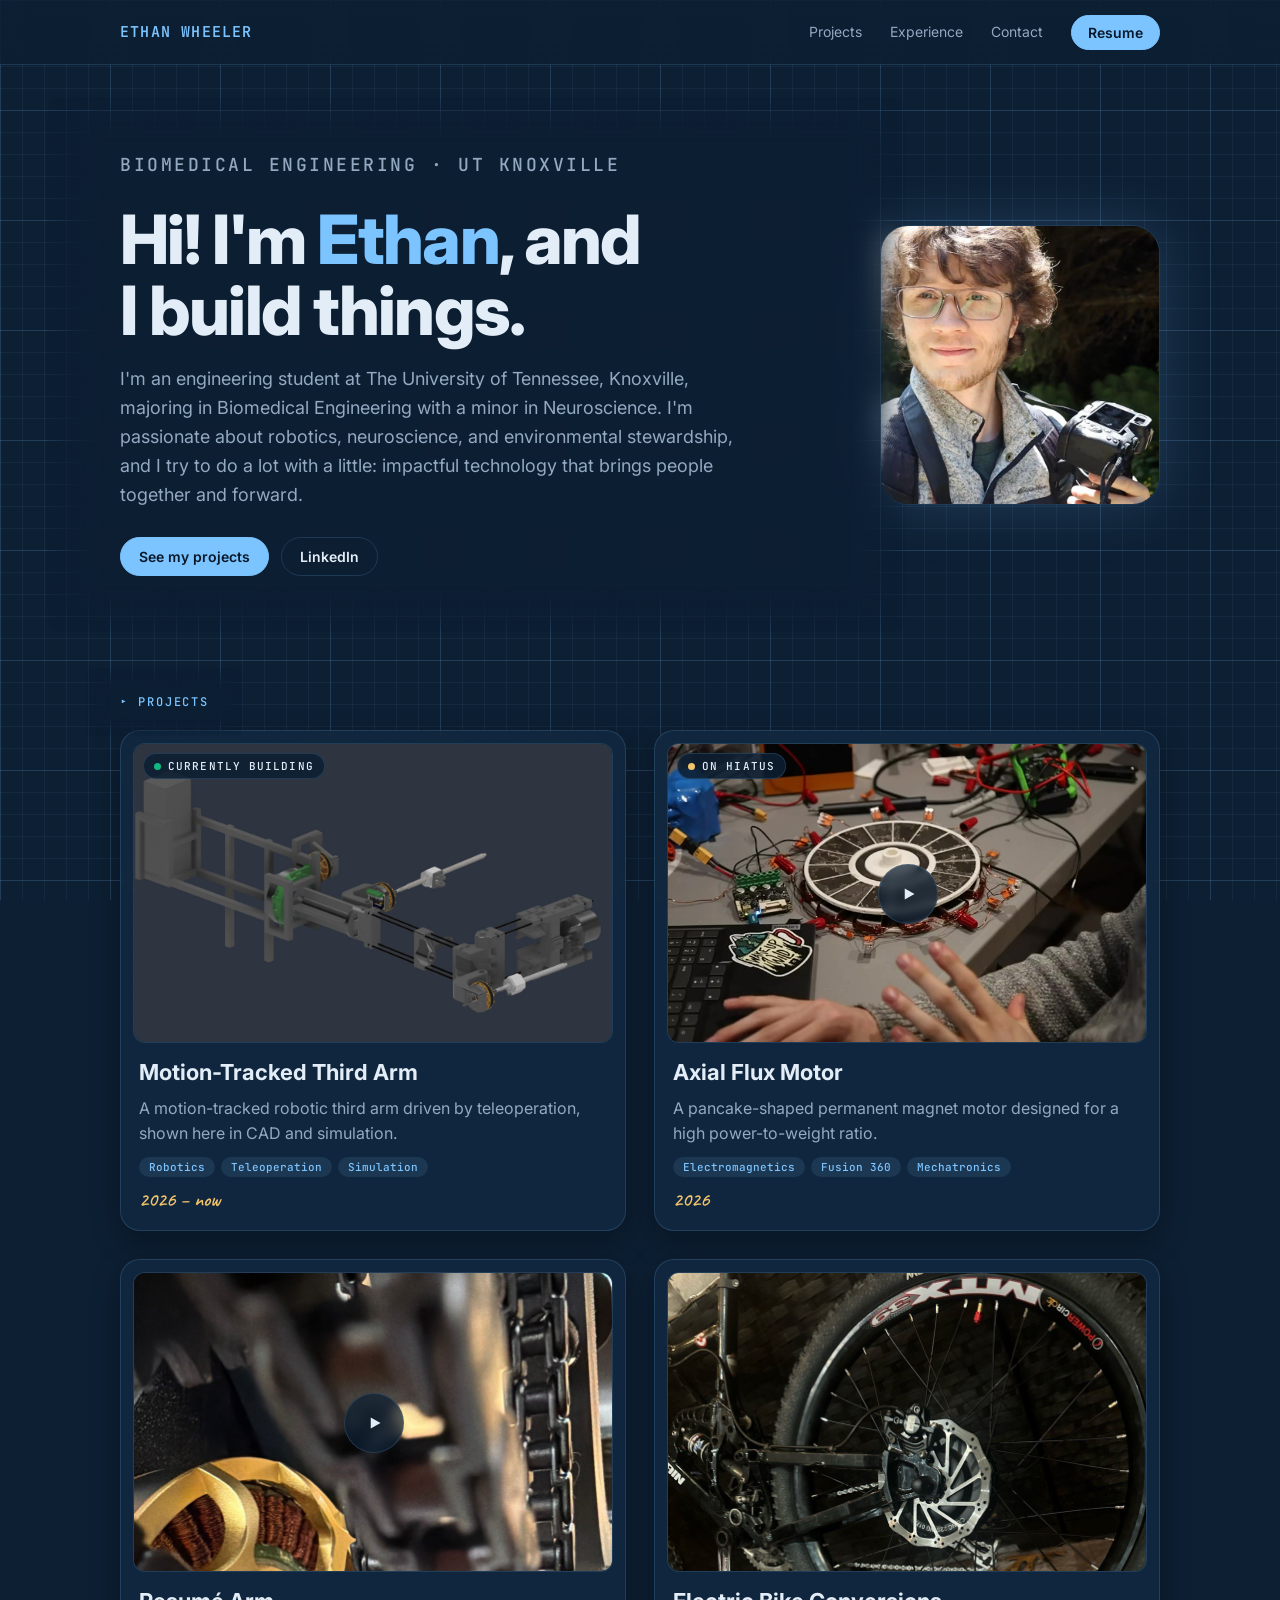
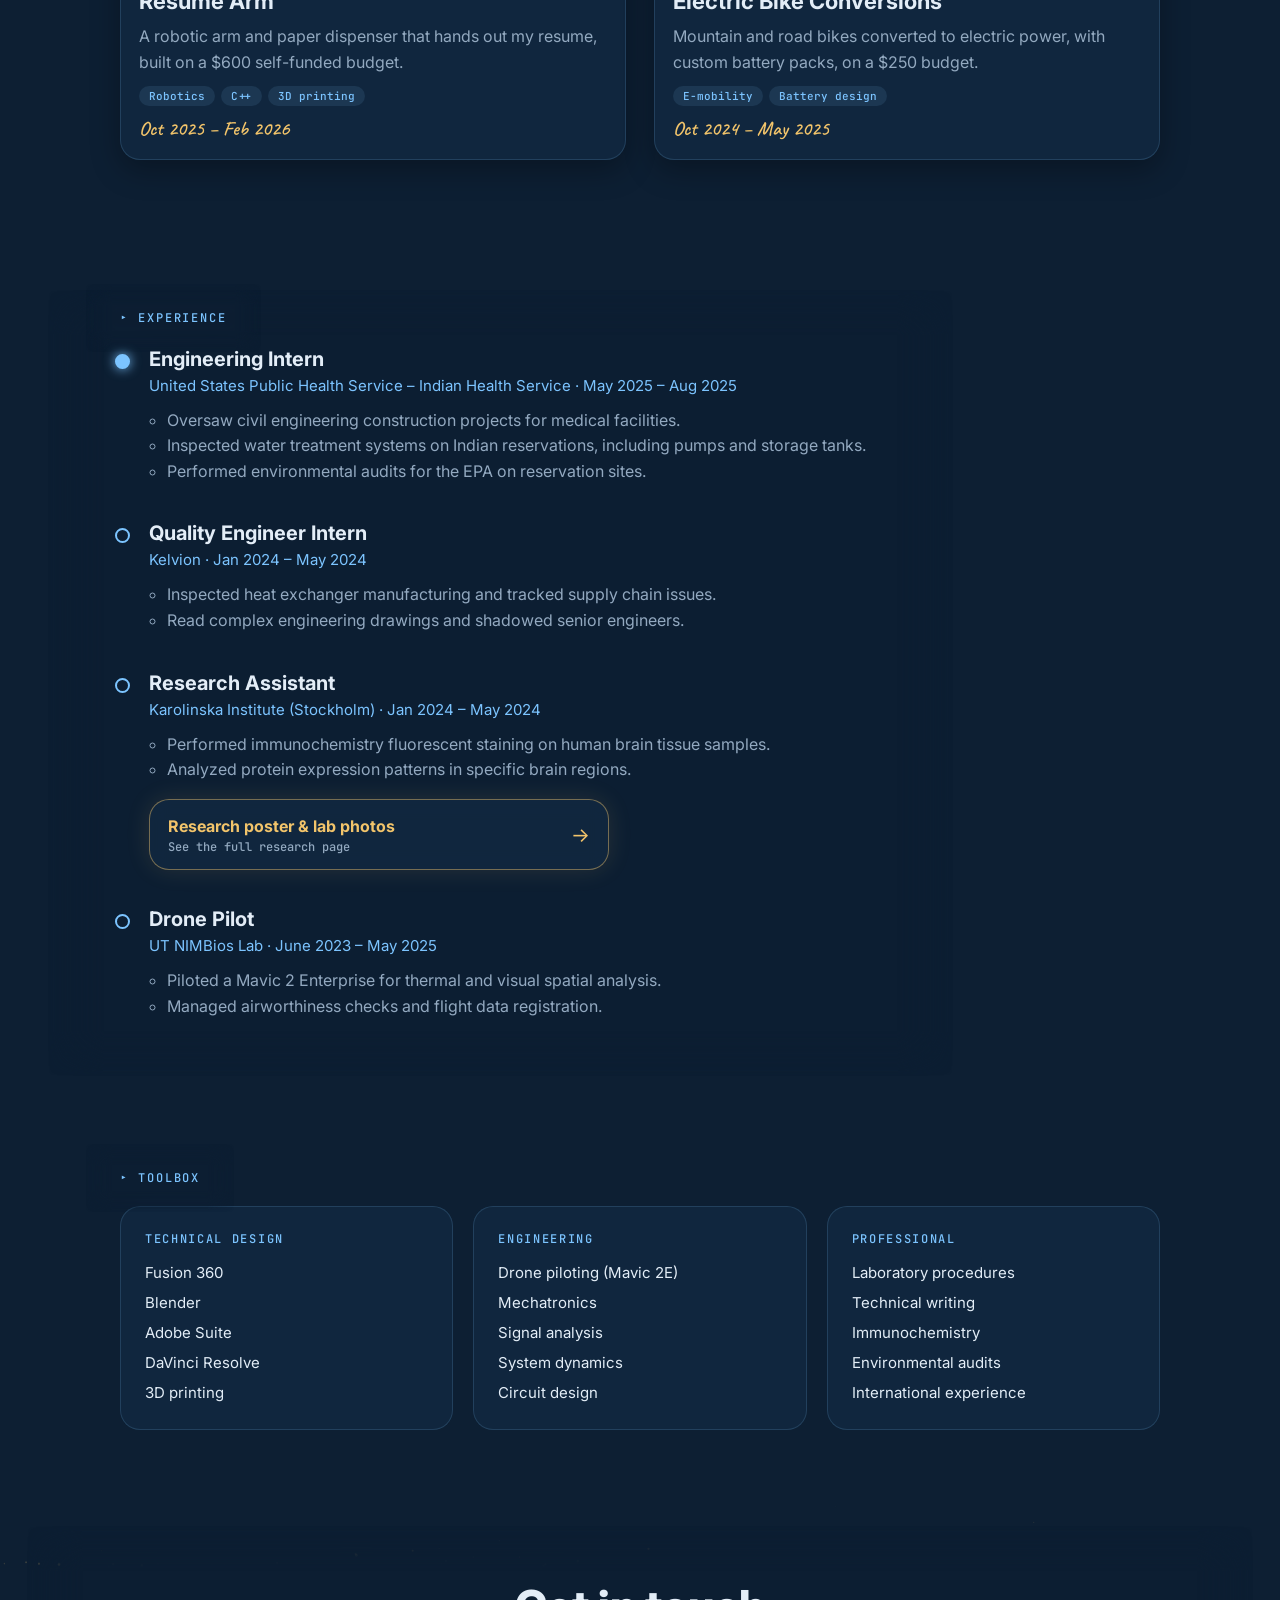
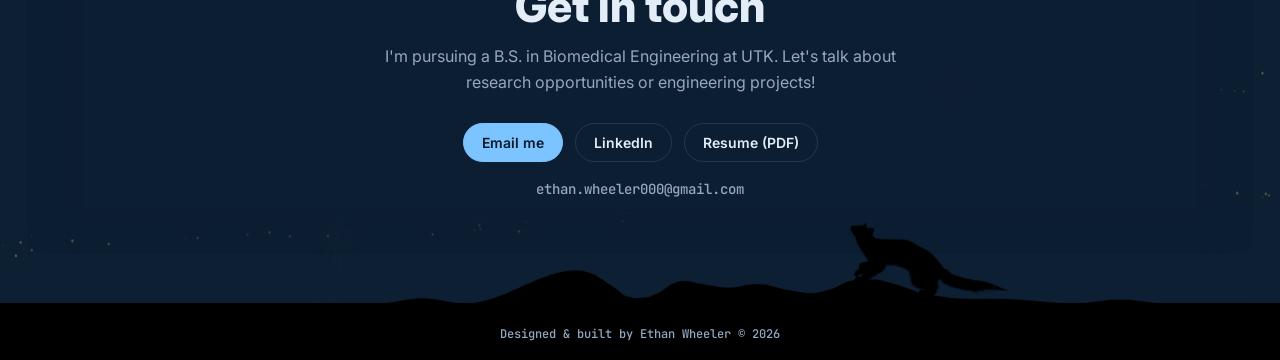
==== commit 0b71287d: "Dust only in the footer around the marten; drop the brain emoji from the poster link Co-Authored-By:" ====
--- a/index.html
+++ b/index.html
@@ -122,7 +122,6 @@
                             <li>Analyzed protein expression patterns in specific brain regions.</li>
                         </ul>
                         <a class="poster-link panel" href="projects/karolinska-research.html">
-                            <span class="poster-icon" aria-hidden="true">🧠</span>
                             <span><strong>Research poster &amp; lab photos</strong><small>See the full research page</small></span>
                             <span class="poster-arrow" aria-hidden="true">→</span>
                         </a>
--- a/assets/css/site.css
+++ b/assets/css/site.css
@@ -40,7 +40,9 @@
 ::selection { background: rgba(124, 196, 255, .3); }
 :focus-visible { outline: 2px solid var(--accent); outline-offset: 3px; border-radius: 6px; }
 
-.dust { position: fixed; inset: 0; z-index: 0; pointer-events: none; }
+/* Dust lives only in the footer, fading in softly at its top edge */
+.dust { position: absolute; inset: 0; width: 100%; height: 100%; z-index: 0; pointer-events: none;
+  -webkit-mask-image: linear-gradient(transparent, #000 30%); mask-image: linear-gradient(transparent, #000 30%); }
 .page { position: relative; z-index: 1; }
 .wrap { max-width: 1080px; margin: 0 auto; padding-inline: 20px; }
 
@@ -84,7 +86,7 @@
 .hand { font: 600 20px var(--hand); color: var(--gold); }
 .tags { display: flex; flex-wrap: wrap; gap: 6px; padding: 0; margin: 0; list-style: none; }
 .tags li { font: 500 11px var(--mono); color: var(--accent); background: rgba(124, 196, 255, .1); border-radius: 999px; padding: 3px 10px; }
-.panel { background: var(--panel); border: 1px solid var(--line); border-radius: 20px; backdrop-filter: blur(6px); -webkit-backdrop-filter: blur(6px); }
+.panel { background: var(--panel); border: 1px solid var(--line); border-radius: 20px; backdrop-filter: blur(10px); -webkit-backdrop-filter: blur(10px); }
 
 /* ---------- Hero ---------- */
 .hero { padding-block: 88px 40px; }
@@ -159,19 +161,20 @@
 @media (max-width: 760px) { .skills { grid-template-columns: 1fr; } }
 
 /* ---------- Contact + marten ---------- */
-.contact { text-align: center; padding-block: 80px 0; }
+.contact { position: relative; isolation: isolate; text-align: center; padding-block: 80px 0; }
+.contact > .wrap, .contact > .banner { z-index: 1; }
 .contact h2 { font: 800 clamp(32px, 5vw, 44px)/1.1 var(--body); margin-bottom: 14px; }
 .contact p { color: var(--dim); max-width: 52ch; margin: 0 auto 28px; }
 .contact-links { display: flex; flex-wrap: wrap; justify-content: center; gap: 12px; }
 .contact .email { display: block; margin-top: 18px; font: 500 14px var(--mono); color: var(--dim); user-select: all; }
-.banner { --bh: 200px; position: relative; margin-top: 24px; padding-top: var(--bh); overflow: hidden; pointer-events: none;
+.banner { --bh: 100px; position: relative; margin-top: 24px; padding-top: var(--bh); overflow: hidden; pointer-events: none;
   /* the art's flat ground (90/480 of its height) carries on to both edges at any window width */
   background: linear-gradient(#000, #000) 0 calc(var(--bh) * 390 / 480) / 100% calc(var(--bh) * 90 / 480 + 1px) no-repeat; }
 .detail + .contact { padding-top: 0; }
-.detail + .contact .banner { margin-top: 40px; }
+.detail + .contact .banner { margin-top: 140px; }   /* open sky above the marten for the Dust */
 /* fixed size: the marten (centre at 2770 of 4320px) sits at 72% across, pulled in on narrow screens so the tail fits */
-.banner img { position: absolute; top: 0; height: var(--bh); width: auto; max-width: none;
-  left: calc(min(72%, 100% - 160px) - var(--bh) * 2770 / 480); }
+.banner img { position: absolute; top: 0; height: var(--bh); width: calc(var(--bh) * 4320 / 480); max-width: none;   /* explicit width so lazy-loading kicks in */
+  left: calc(min(72%, 100% - 95px) - var(--bh) * 2770 / 480); }
 .contact .credit { max-width: none; margin: 0; padding: 4px 16px 18px; background: #000; text-align: center; font: 500 12px var(--mono); color: var(--dim); }
 
 /* ---------- Project detail pages ---------- */
@@ -214,24 +217,27 @@
 
 /* ---------- Veils: a soft frosted patch behind loose text so the Dust doesn't fight the words ---------- */
 .hero .wrap > div:first-child, .timeline, .contact .wrap, .detail-hero > div:last-child, .label, .hint, .back {
-  position: relative; isolation: isolate; --veil: 28px;
-}
-.label, .hint, .back { --veil: 14px; }
+  position: relative; isolation: isolate; --veil: 56px;
+}
+.label, .hint, .back { --veil: 26px; }
 .hero .wrap > div:first-child::after, .timeline::after, .contact .wrap::after, .detail-hero > div:last-child::after,
 .label::after, .hint::after, .back::after {
   content: ""; position: absolute; z-index: -1; pointer-events: none;
-  inset: calc(var(--veil) * -1) calc(var(--veil) * -1.4);
-  background: rgba(13, 31, 51, .62);
-  backdrop-filter: blur(8px); -webkit-backdrop-filter: blur(8px);
-  border-radius: 48px;
-  -webkit-mask-image: radial-gradient(closest-side, #000 72%, transparent);
-  mask-image: radial-gradient(closest-side, #000 72%, transparent);
-}
-.label, .hint, .back { display: inline-block; }
+  inset: calc(var(--veil) * -1) calc(var(--veil) * -1.3);
+  background: rgba(13, 31, 51, .8);
+  backdrop-filter: blur(14px); -webkit-backdrop-filter: blur(14px);
+  /* soft-edged rectangle: solid over the whole text block, fading out across the --veil margin */
+  --fade: linear-gradient(to right, transparent, #000 var(--veil), #000 calc(100% - var(--veil)), transparent),
+          linear-gradient(to bottom, transparent, #000 calc(var(--veil) * .8), #000 calc(100% - var(--veil) * .8), transparent);
+  -webkit-mask-image: var(--fade); mask-image: var(--fade);
+  -webkit-mask-composite: source-in; mask-composite: intersect;
+}
+.label, .hint, .back { display: inline-block; z-index: 1; }   /* stay above a neighbouring block's veil */
 .page { overflow-x: clip; }
 @media (max-width: 760px) {
   .hero .wrap > div:first-child::after, .timeline::after, .contact .wrap::after, .detail-hero > div:last-child::after,
-  .label::after, .hint::after, .back::after { inset: calc(var(--veil) * -1) -14px; }
+  .label::after, .hint::after, .back::after { inset: calc(var(--veil) * -1) -16px; }
+  .hero .wrap > div:first-child, .timeline, .contact .wrap, .detail-hero > div:last-child { --veil: 36px; }
 }
 
 /* Gallery figures: whole image visible (renders have mixed shapes), click opens full size */
@@ -263,7 +269,6 @@
   transition: border-color .2s, transform .2s, box-shadow .2s;
 }
 .poster-link:hover { border-color: var(--gold); transform: translateY(-2px); box-shadow: 0 0 32px rgba(242, 196, 107, .25); }
-.poster-icon { font-size: 26px; line-height: 1; }
 .poster-link strong { display: block; color: var(--gold); font-size: 16px; }
 .poster-link small { display: block; color: var(--dim); font: 500 12px var(--mono); }
 .poster-arrow { margin-left: auto; color: var(--gold); font-size: 20px; transition: transform .2s; }
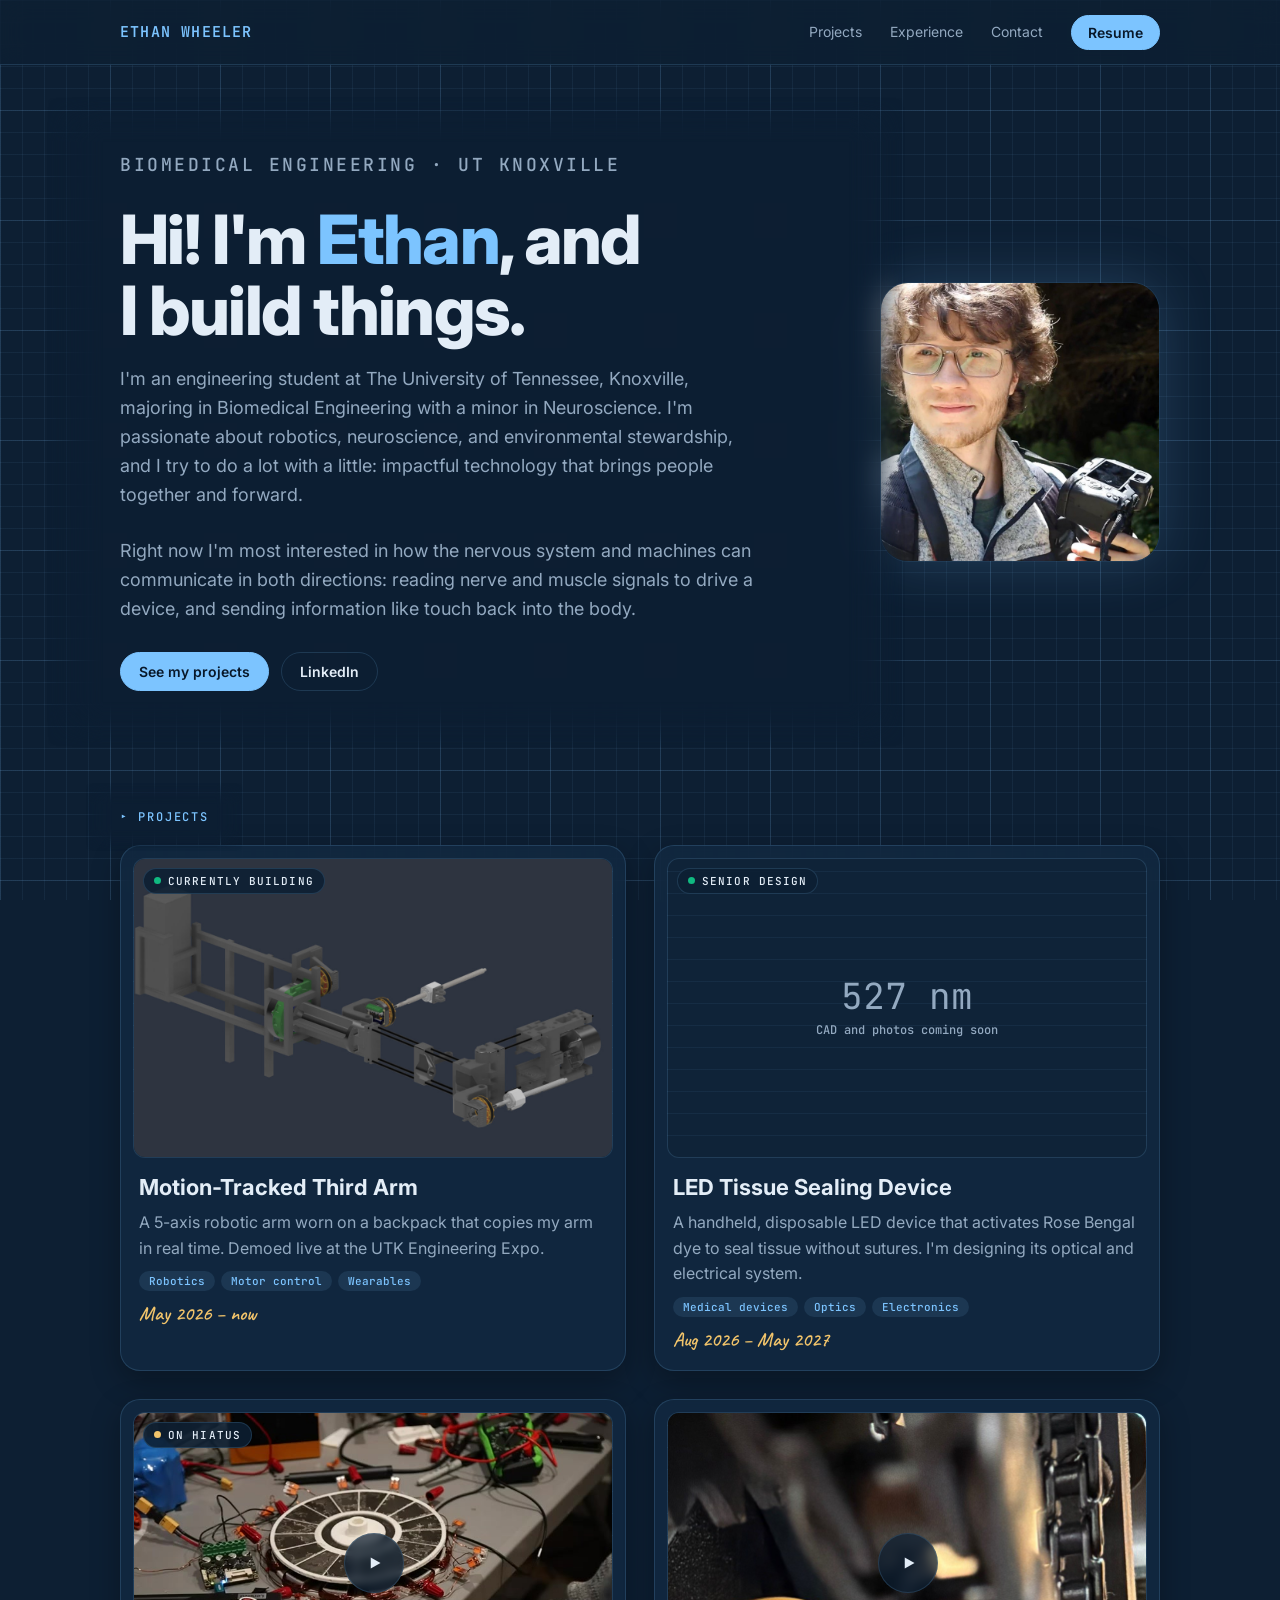
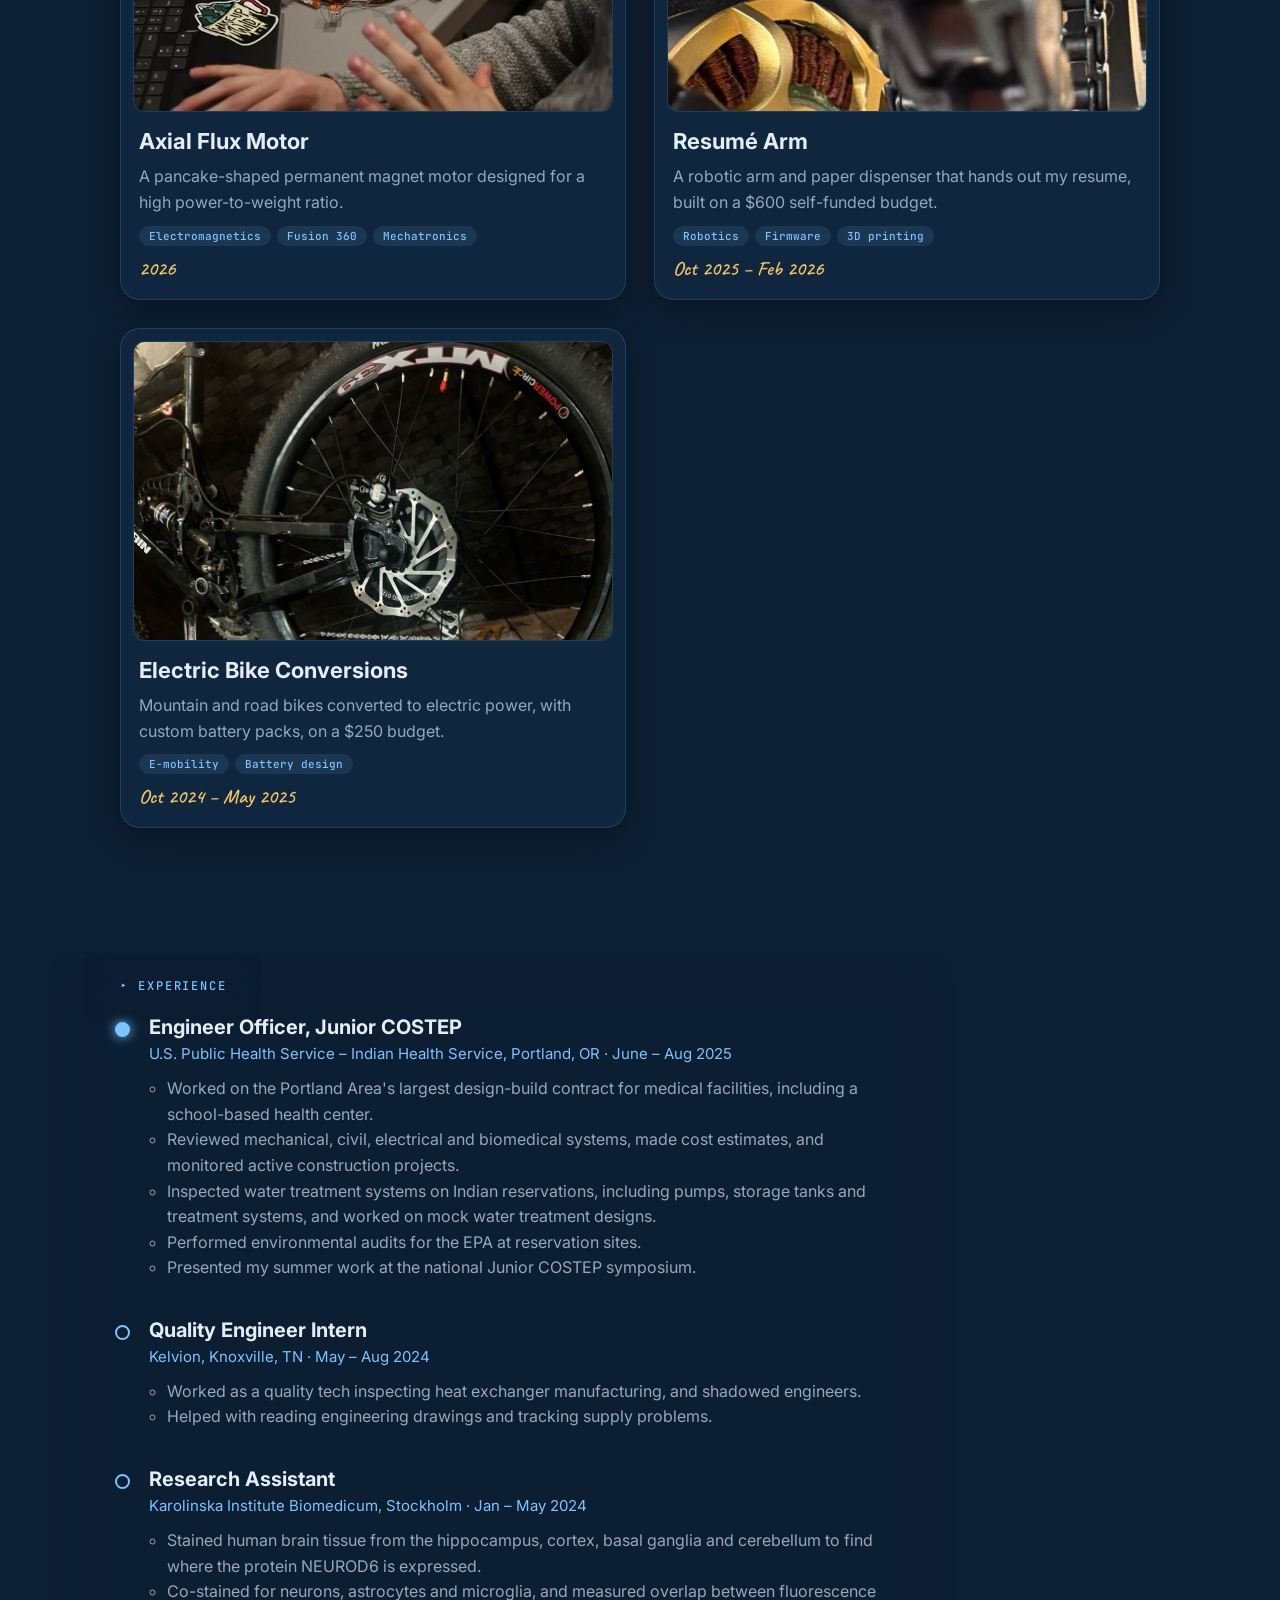
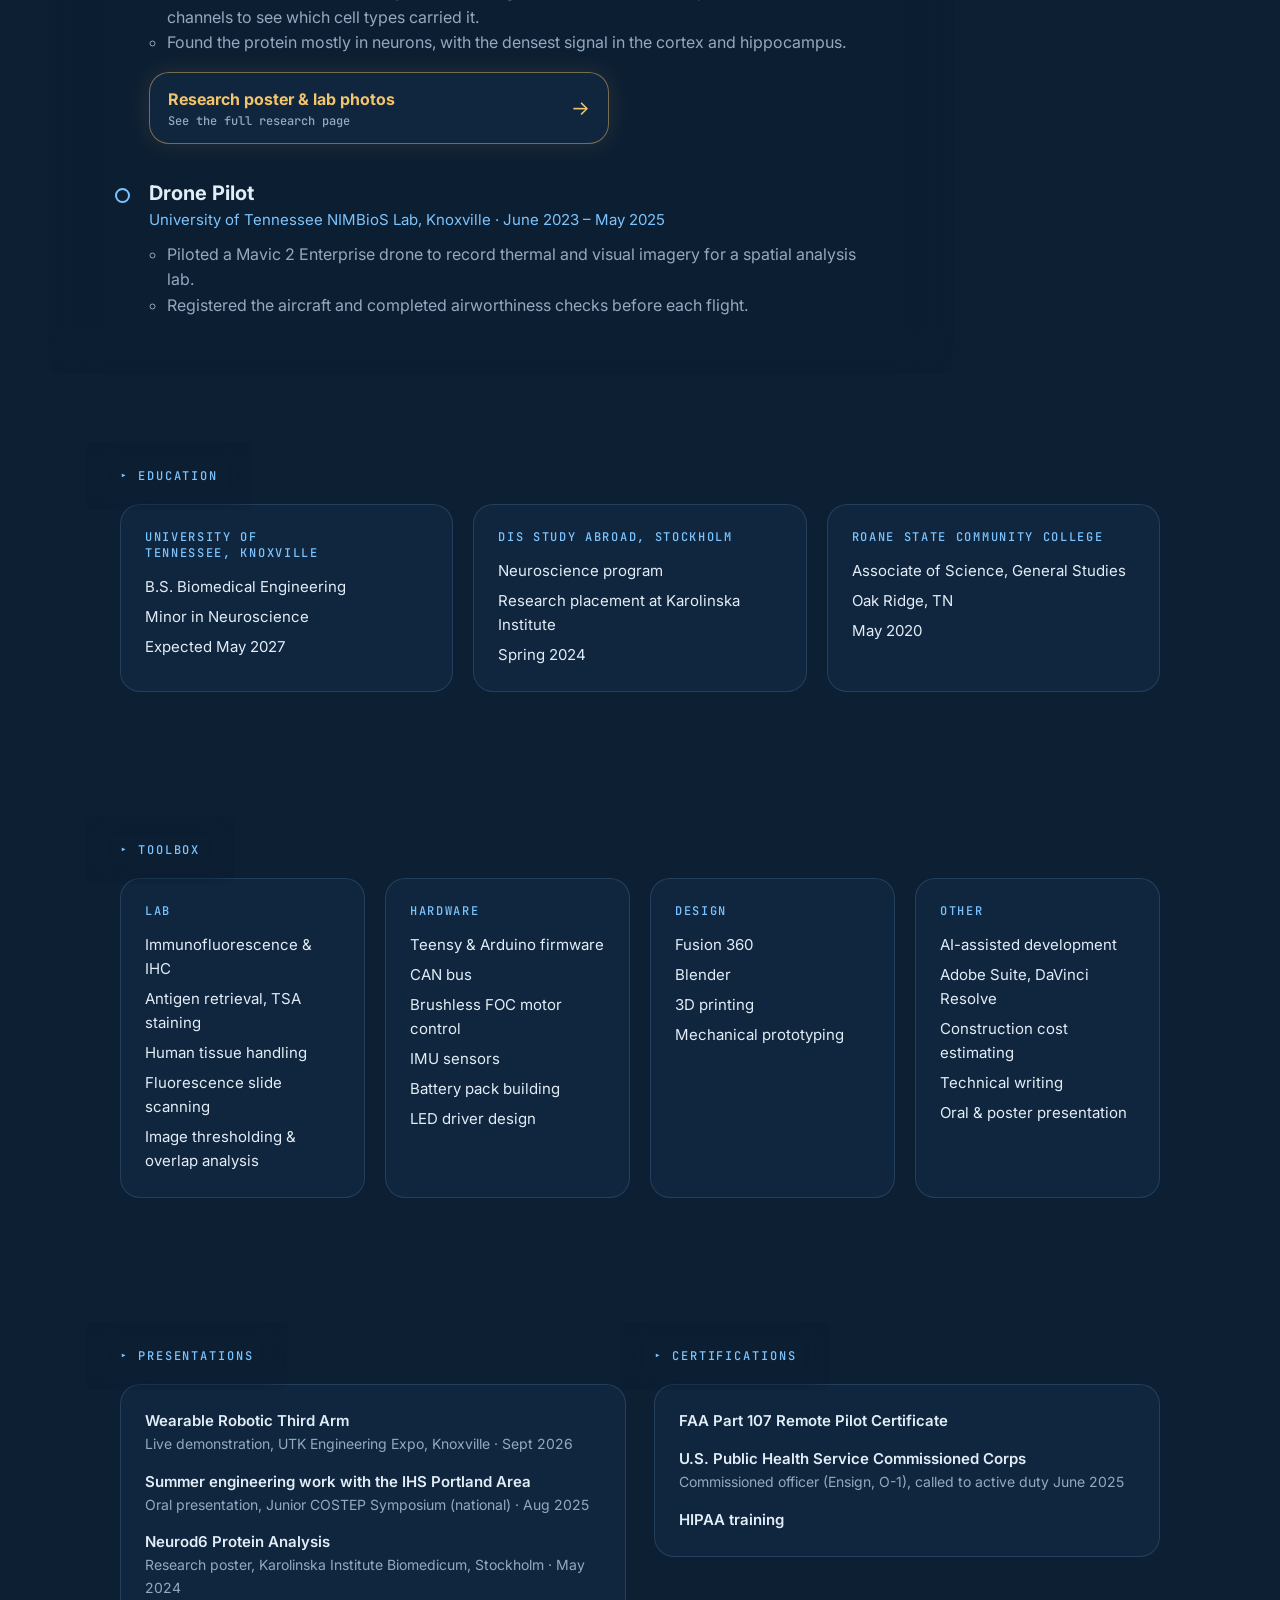
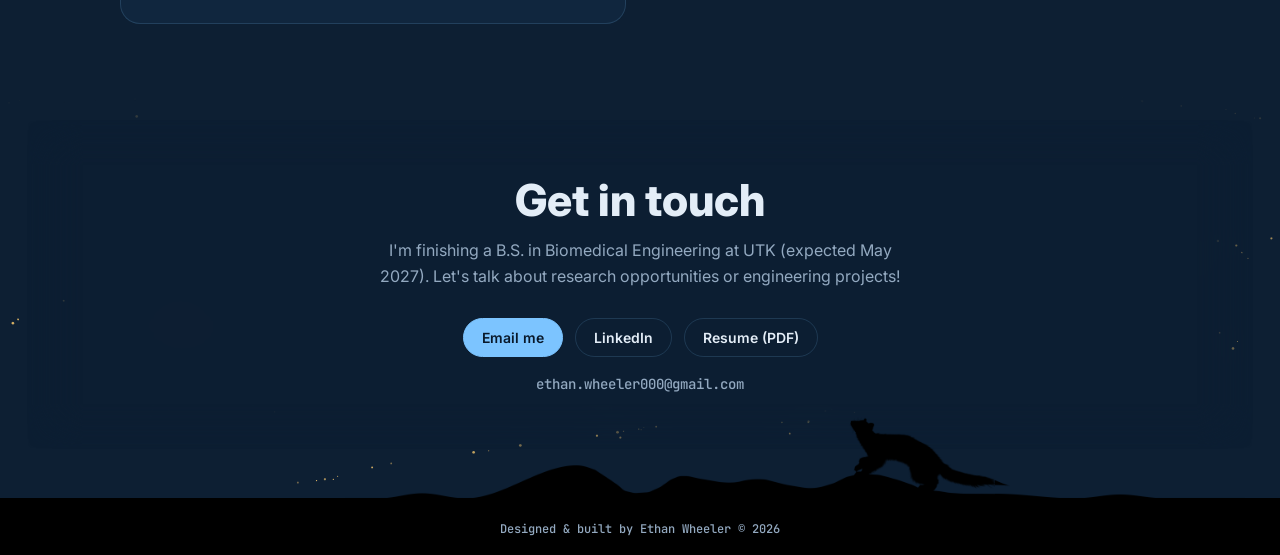
==== commit 64136b5d: "Bring site content in line with the CV: experience, education, toolbox, presentations, certification" ====
--- a/index.html
+++ b/index.html
@@ -37,6 +37,10 @@
                     I'm passionate about robotics, neuroscience, and environmental stewardship, and I try to do a lot with a little:
                     impactful technology that brings people together and forward.
                 </p>
+                <p>
+                    Right now I'm most interested in how the nervous system and machines can communicate in both directions:
+                    reading nerve and muscle signals to drive a device, and sending information like touch back into the body.
+                </p>
                 <div class="hero-actions">
                     <a class="btn" href="#projects">See my projects</a>
                     <a class="btn ghost" href="https://www.linkedin.com/in/ethan-wheeler-76612a250/" target="_blank" rel="noopener">LinkedIn</a>
@@ -56,9 +60,19 @@
                         <div class="media"><img src="assets/img/third-arm-assembly.jpg" alt="CAD render of the full third arm assembly" loading="lazy"></div>
                         <div class="card-body">
                             <h3>Motion-Tracked Third Arm</h3>
-                            <p>A motion-tracked robotic third arm driven by teleoperation, shown here in CAD and simulation.</p>
-                            <ul class="tags"><li>Robotics</li><li>Teleoperation</li><li>Simulation</li></ul>
-                            <span class="hand">2026 – now</span>
+                            <p>A 5-axis robotic arm worn on a backpack that copies my arm in real time. Demoed live at the UTK Engineering Expo.</p>
+                            <ul class="tags"><li>Robotics</li><li>Motor control</li><li>Wearables</li></ul>
+                            <span class="hand">May 2026 – now</span>
+                        </div>
+                    </a>
+                    <a class="card panel" href="projects/led-tissue-sealer.html">
+                        <span class="badge">Senior design</span>
+                        <div class="media"><div class="ph"><b aria-hidden="true">527 nm</b>CAD and photos coming soon</div></div>
+                        <div class="card-body">
+                            <h3>LED Tissue Sealing Device</h3>
+                            <p>A handheld, disposable LED device that activates Rose Bengal dye to seal tissue without sutures. I'm designing its optical and electrical system.</p>
+                            <ul class="tags"><li>Medical devices</li><li>Optics</li><li>Electronics</li></ul>
+                            <span class="hand">Aug 2026 – May 2027</span>
                         </div>
                     </a>
                     <a class="card panel" href="projects/axial-flux-motor.html">
@@ -76,7 +90,7 @@
                         <div class="card-body">
                             <h3>Resumé Arm</h3>
                             <p>A robotic arm and paper dispenser that hands out my resume, built on a $600 self-funded budget.</p>
-                            <ul class="tags"><li>Robotics</li><li>C++</li><li>3D printing</li></ul>
+                            <ul class="tags"><li>Robotics</li><li>Firmware</li><li>3D printing</li></ul>
                             <span class="hand">Oct 2025 – Feb 2026</span>
                         </div>
                     </a>
@@ -98,28 +112,31 @@
                 <p class="label">Experience</p>
                 <ol class="timeline">
                     <li>
-                        <h3>Engineering Intern</h3>
-                        <p class="where">United States Public Health Service – Indian Health Service · May 2025 – Aug 2025</p>
-                        <ul>
-                            <li>Oversaw civil engineering construction projects for medical facilities.</li>
-                            <li>Inspected water treatment systems on Indian reservations, including pumps and storage tanks.</li>
-                            <li>Performed environmental audits for the EPA on reservation sites.</li>
+                        <h3>Engineer Officer, Junior COSTEP</h3>
+                        <p class="where">U.S. Public Health Service – Indian Health Service, Portland, OR · June – Aug 2025</p>
+                        <ul>
+                            <li>Worked on the Portland Area's largest design-build contract for medical facilities, including a school-based health center.</li>
+                            <li>Reviewed mechanical, civil, electrical and biomedical systems, made cost estimates, and monitored active construction projects.</li>
+                            <li>Inspected water treatment systems on Indian reservations, including pumps, storage tanks and treatment systems, and worked on mock water treatment designs.</li>
+                            <li>Performed environmental audits for the EPA at reservation sites.</li>
+                            <li>Presented my summer work at the national Junior COSTEP symposium.</li>
                         </ul>
                     </li>
                     <li>
                         <h3>Quality Engineer Intern</h3>
-                        <p class="where">Kelvion · Jan 2024 – May 2024</p>
-                        <ul>
-                            <li>Inspected heat exchanger manufacturing and tracked supply chain issues.</li>
-                            <li>Read complex engineering drawings and shadowed senior engineers.</li>
+                        <p class="where">Kelvion, Knoxville, TN · May – Aug 2024</p>
+                        <ul>
+                            <li>Worked as a quality tech inspecting heat exchanger manufacturing, and shadowed engineers.</li>
+                            <li>Helped with reading engineering drawings and tracking supply problems.</li>
                         </ul>
                     </li>
                     <li>
                         <h3>Research Assistant</h3>
-                        <p class="where">Karolinska Institute (Stockholm) · Jan 2024 – May 2024</p>
-                        <ul>
-                            <li>Performed immunochemistry fluorescent staining on human brain tissue samples.</li>
-                            <li>Analyzed protein expression patterns in specific brain regions.</li>
+                        <p class="where">Karolinska Institute Biomedicum, Stockholm · Jan – May 2024</p>
+                        <ul>
+                            <li>Stained human brain tissue from the hippocampus, cortex, basal ganglia and cerebellum to find where the protein NEUROD6 is expressed.</li>
+                            <li>Co-stained for neurons, astrocytes and microglia, and measured overlap between fluorescence channels to see which cell types carried it.</li>
+                            <li>Found the protein mostly in neurons, with the densest signal in the cortex and hippocampus.</li>
                         </ul>
                         <a class="poster-link panel" href="projects/karolinska-research.html">
                             <span><strong>Research poster &amp; lab photos</strong><small>See the full research page</small></span>
@@ -128,31 +145,82 @@
                     </li>
                     <li>
                         <h3>Drone Pilot</h3>
-                        <p class="where">UT NIMBios Lab · June 2023 – May 2025</p>
-                        <ul>
-                            <li>Piloted a Mavic 2 Enterprise for thermal and visual spatial analysis.</li>
-                            <li>Managed airworthiness checks and flight data registration.</li>
+                        <p class="where">University of Tennessee NIMBioS Lab, Knoxville · June 2023 – May 2025</p>
+                        <ul>
+                            <li>Piloted a Mavic 2 Enterprise drone to record thermal and visual imagery for a spatial analysis lab.</li>
+                            <li>Registered the aircraft and completed airworthiness checks before each flight.</li>
                         </ul>
                     </li>
                 </ol>
             </div>
         </section>
 
+        <section id="education">
+            <div class="wrap">
+                <p class="label">Education</p>
+                <div class="skills">
+                    <div class="panel">
+                        <h3>University of Tennessee, Knoxville</h3>
+                        <ul><li>B.S. Biomedical Engineering</li><li>Minor in Neuroscience</li><li>Expected May 2027</li></ul>
+                    </div>
+                    <div class="panel">
+                        <h3>DIS Study Abroad, Stockholm</h3>
+                        <ul><li>Neuroscience program</li><li>Research placement at Karolinska Institute</li><li>Spring 2024</li></ul>
+                    </div>
+                    <div class="panel">
+                        <h3>Roane State Community College</h3>
+                        <ul><li>Associate of Science, General Studies</li><li>Oak Ridge, TN</li><li>May 2020</li></ul>
+                    </div>
+                </div>
+            </div>
+        </section>
+
         <section id="skills">
             <div class="wrap">
                 <p class="label">Toolbox</p>
-                <div class="skills">
-                    <div class="panel">
-                        <h3>Technical design</h3>
-                        <ul><li>Fusion 360</li><li>Blender</li><li>Adobe Suite</li><li>DaVinci Resolve</li><li>3D printing</li></ul>
-                    </div>
-                    <div class="panel">
-                        <h3>Engineering</h3>
-                        <ul><li>Drone piloting (Mavic 2E)</li><li>Mechatronics</li><li>Signal analysis</li><li>System dynamics</li><li>Circuit design</li></ul>
-                    </div>
-                    <div class="panel">
-                        <h3>Professional</h3>
-                        <ul><li>Laboratory procedures</li><li>Technical writing</li><li>Immunochemistry</li><li>Environmental audits</li><li>International experience</li></ul>
+                <div class="skills four">
+                    <div class="panel">
+                        <h3>Lab</h3>
+                        <ul><li>Immunofluorescence &amp; IHC</li><li>Antigen retrieval, TSA staining</li><li>Human tissue handling</li><li>Fluorescence slide scanning</li><li>Image thresholding &amp; overlap analysis</li></ul>
+                    </div>
+                    <div class="panel">
+                        <h3>Hardware</h3>
+                        <ul><li>Teensy &amp; Arduino firmware</li><li>CAN bus</li><li>Brushless FOC motor control</li><li>IMU sensors</li><li>Battery pack building</li><li>LED driver design</li></ul>
+                    </div>
+                    <div class="panel">
+                        <h3>Design</h3>
+                        <ul><li>Fusion 360</li><li>Blender</li><li>3D printing</li><li>Mechanical prototyping</li></ul>
+                    </div>
+                    <div class="panel">
+                        <h3>Other</h3>
+                        <ul><li>AI-assisted development</li><li>Adobe Suite, DaVinci Resolve</li><li>Construction cost estimating</li><li>Technical writing</li><li>Oral &amp; poster presentation</li></ul>
+                    </div>
+                </div>
+            </div>
+        </section>
+
+        <section id="recognition">
+            <div class="wrap">
+                <div class="skills two">
+                    <div>
+                        <p class="label">Presentations</p>
+                        <div class="panel">
+                            <ul class="cites">
+                                <li><strong>Wearable Robotic Third Arm</strong><span>Live demonstration, UTK Engineering Expo, Knoxville · Sept 2026</span></li>
+                                <li><strong>Summer engineering work with the IHS Portland Area</strong><span>Oral presentation, Junior COSTEP Symposium (national) · Aug 2025</span></li>
+                                <li><strong>Neurod6 Protein Analysis</strong><span>Research poster, Karolinska Institute Biomedicum, Stockholm · May 2024</span></li>
+                            </ul>
+                        </div>
+                    </div>
+                    <div>
+                        <p class="label">Certifications</p>
+                        <div class="panel">
+                            <ul class="cites">
+                                <li><strong>FAA Part 107 Remote Pilot Certificate</strong></li>
+                                <li><strong>U.S. Public Health Service Commissioned Corps</strong><span>Commissioned officer (Ensign, O-1), called to active duty June 2025</span></li>
+                                <li><strong>HIPAA training</strong></li>
+                            </ul>
+                        </div>
                     </div>
                 </div>
             </div>
@@ -162,7 +230,7 @@
     <footer class="contact" id="contact">
         <div class="wrap">
             <h2>Get in touch</h2>
-            <p>I'm pursuing a B.S. in Biomedical Engineering at UTK. Let's talk about research opportunities or engineering projects!</p>
+            <p>I'm finishing a B.S. in Biomedical Engineering at UTK (expected May 2027). Let's talk about research opportunities or engineering projects!</p>
             <div class="contact-links">
                 <a class="btn" href="mailto:ethan.wheeler000@gmail.com">Email me</a>
                 <a class="btn ghost" href="https://www.linkedin.com/in/ethan-wheeler-76612a250/" target="_blank" rel="noopener">LinkedIn</a>
--- a/assets/css/site.css
+++ b/assets/css/site.css
@@ -158,7 +158,13 @@
 .skills .panel { padding: 24px; }
 .skills h3 { font: 500 12px var(--mono); color: var(--accent); text-transform: uppercase; letter-spacing: .14em; margin-bottom: 14px; }
 .skills ul { margin: 0; padding: 0; list-style: none; display: flex; flex-direction: column; gap: 6px; font-size: 15px; }
-@media (max-width: 760px) { .skills { grid-template-columns: 1fr; } }
+.skills.four { grid-template-columns: repeat(4, minmax(0, 1fr)); }
+.skills.two { grid-template-columns: repeat(2, minmax(0, 1fr)); gap: 28px; align-items: start; }
+.cites { gap: 14px !important; }
+.cites strong { display: block; font-weight: 600; }
+.cites span { display: block; color: var(--dim); font-size: 14px; }
+@media (max-width: 1000px) { .skills.four { grid-template-columns: repeat(2, minmax(0, 1fr)); } }
+@media (max-width: 760px) { .skills, .skills.four, .skills.two { grid-template-columns: 1fr; } }
 
 /* ---------- Contact + marten ---------- */
 .contact { position: relative; isolation: isolate; text-align: center; padding-block: 80px 0; }
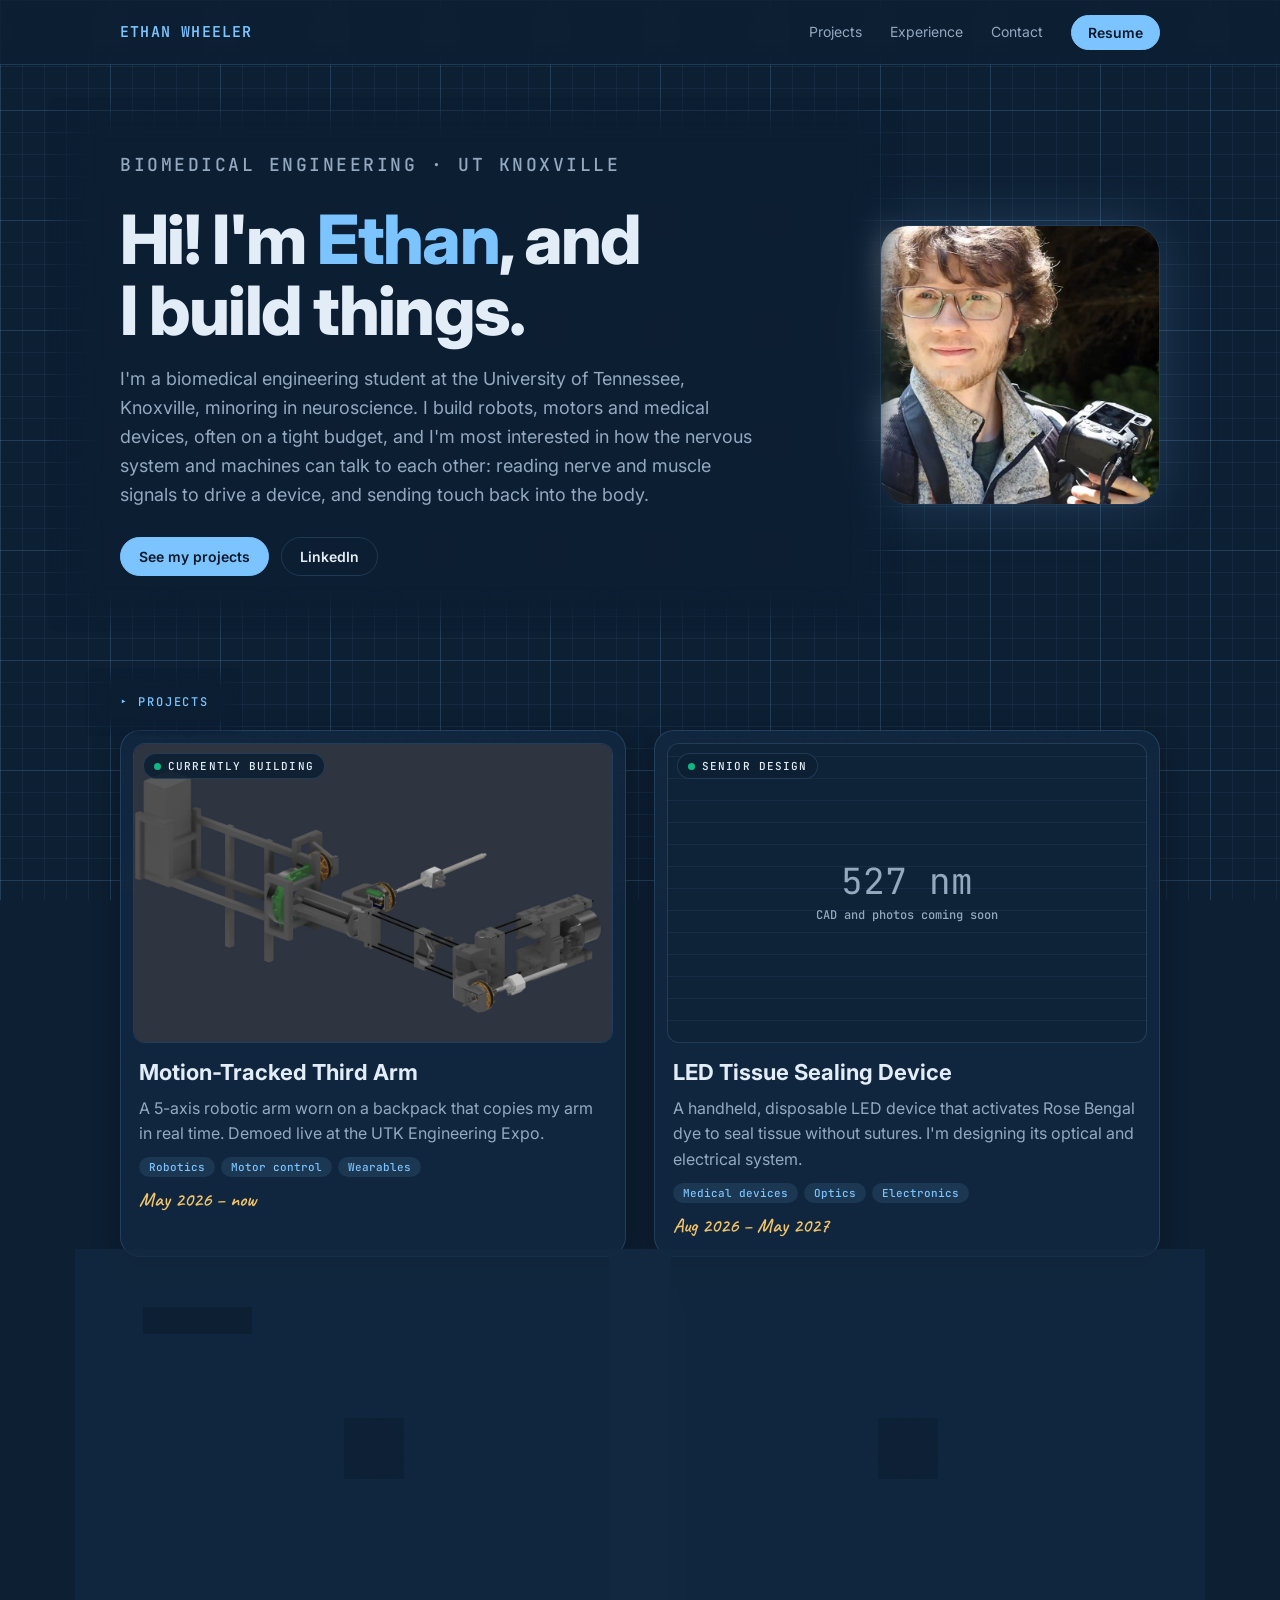
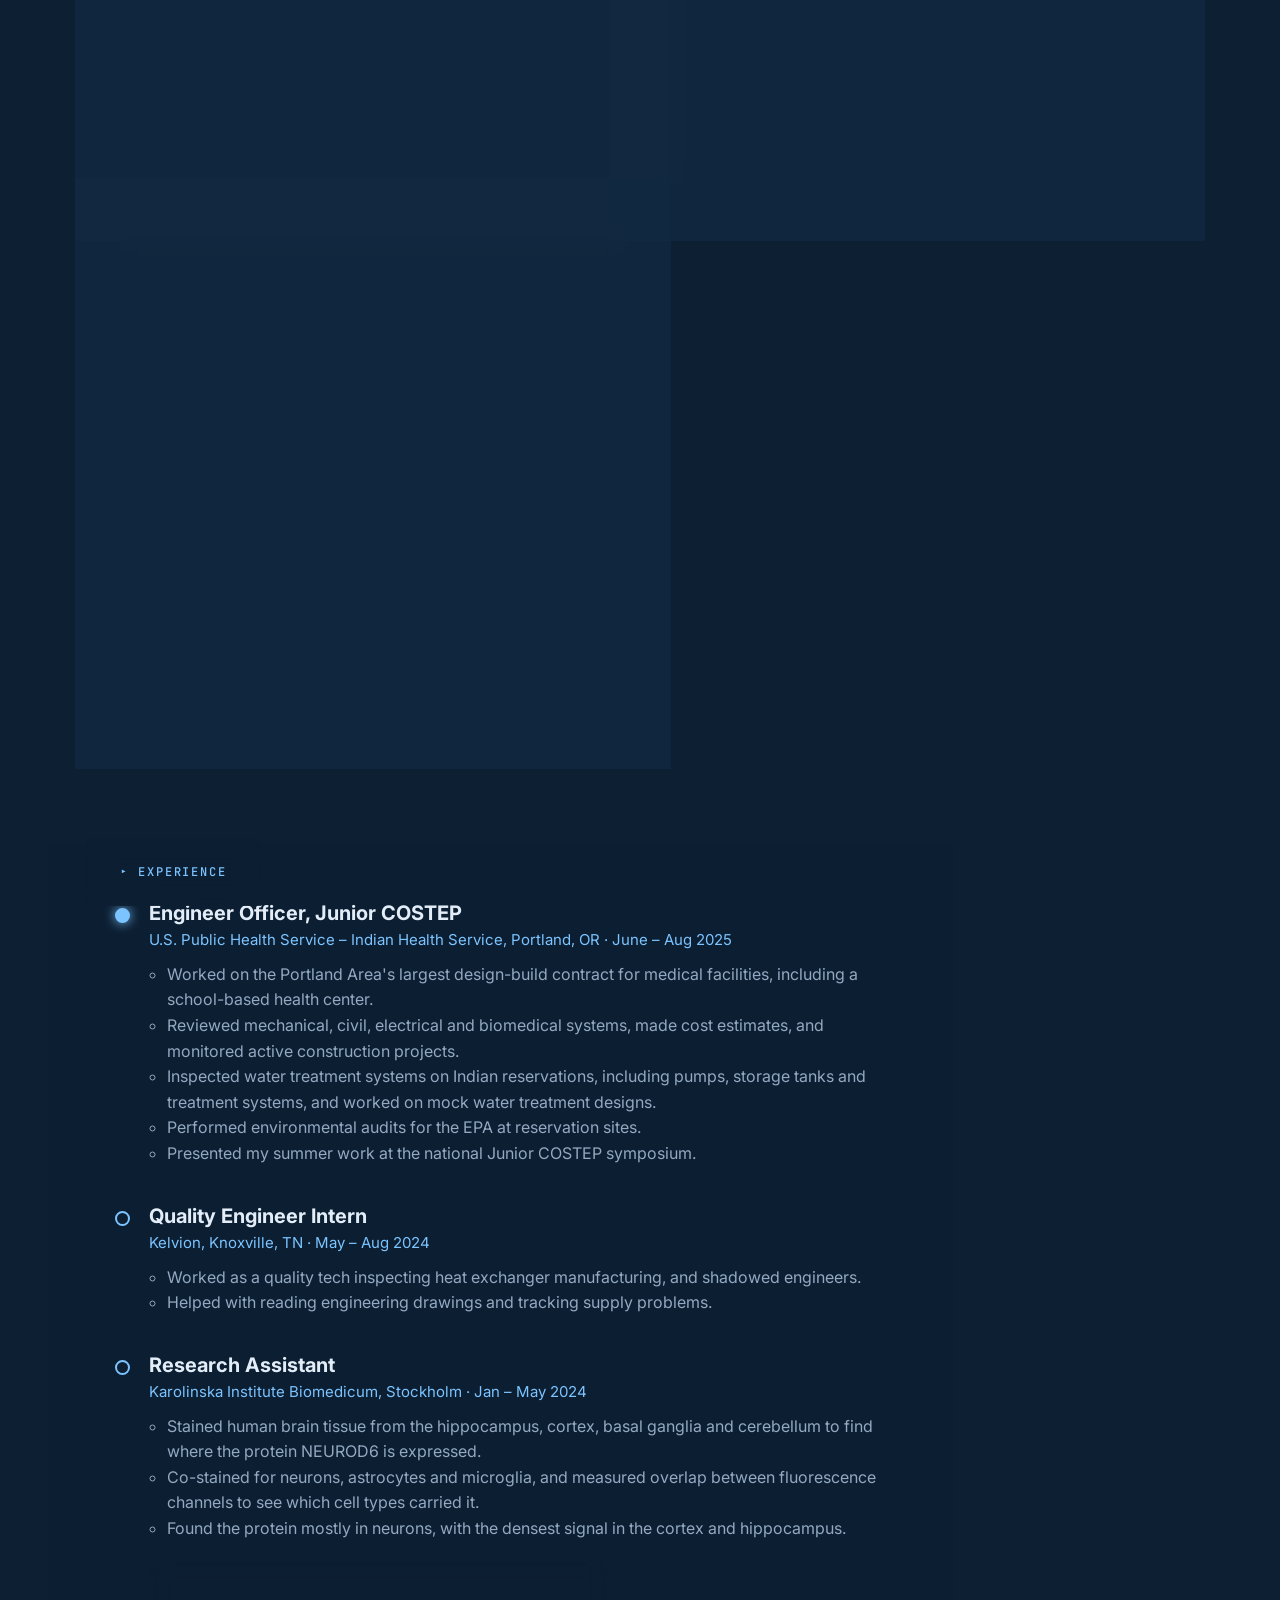
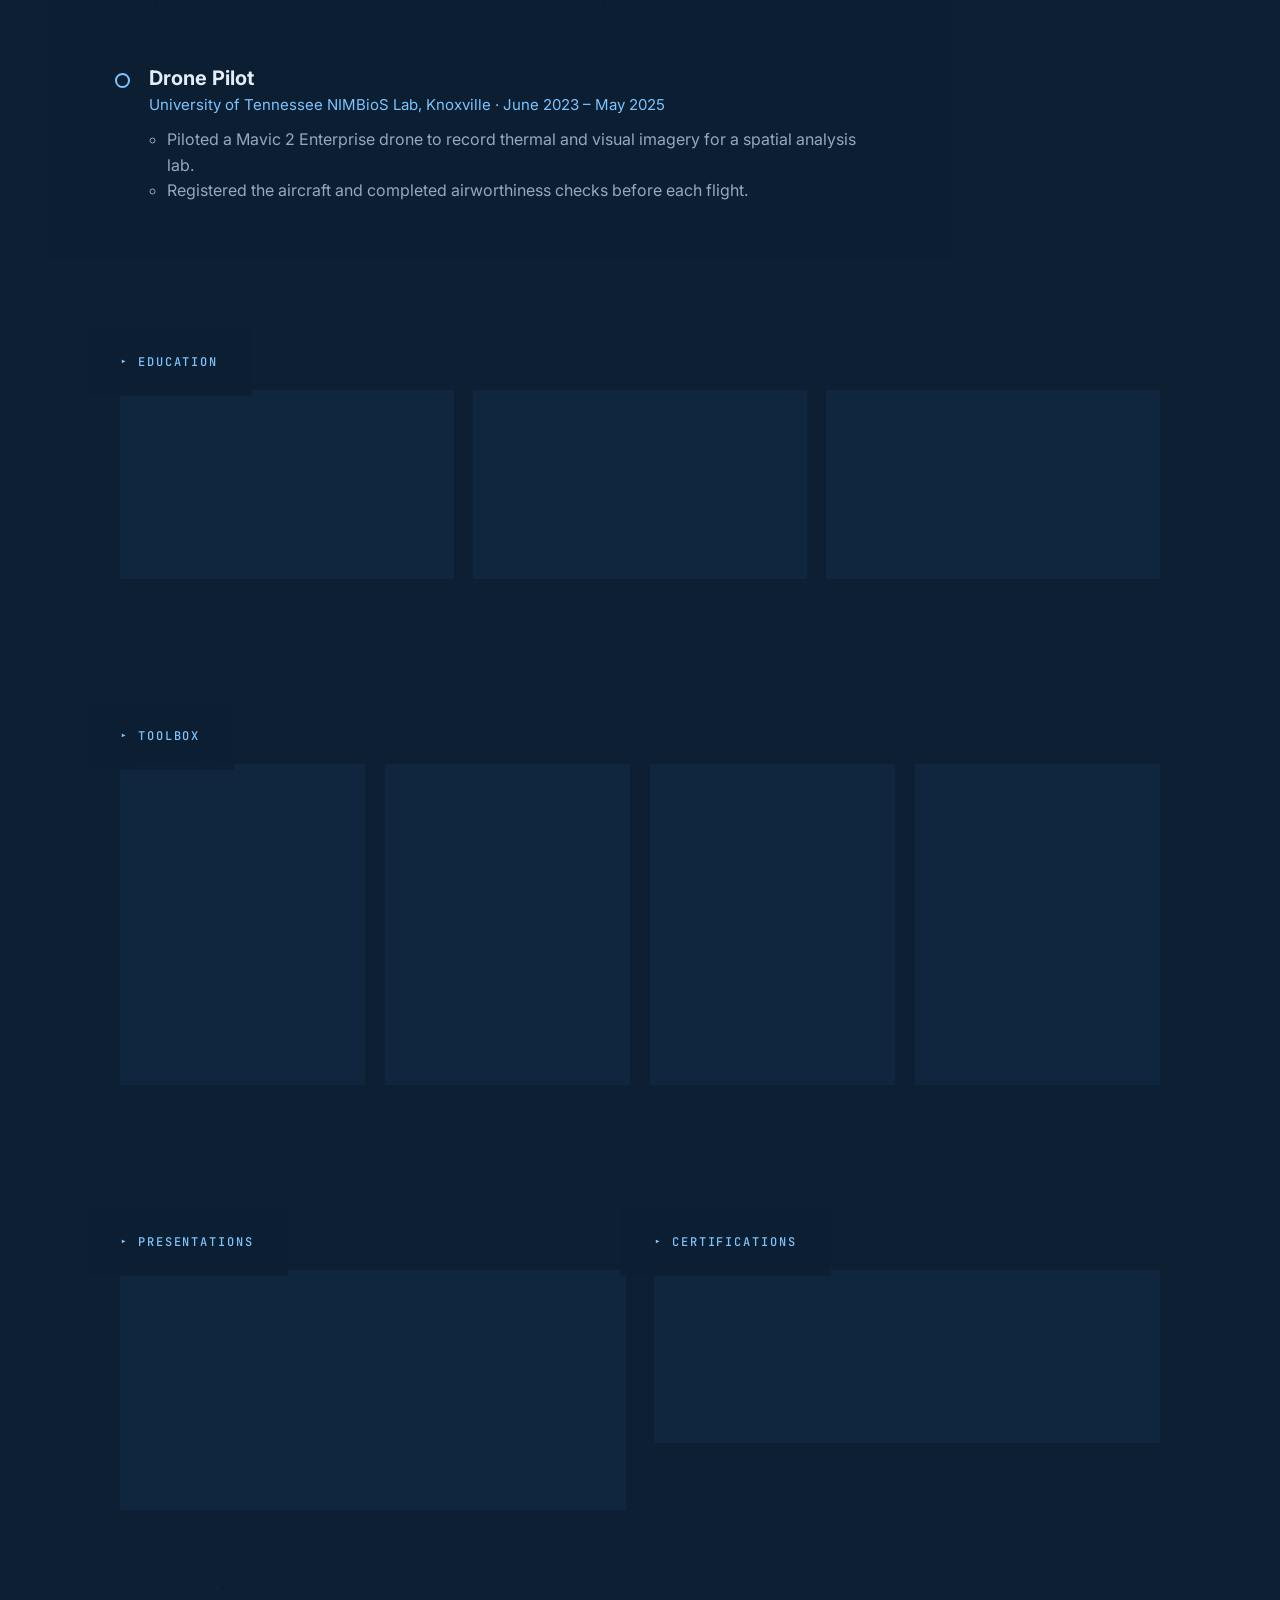
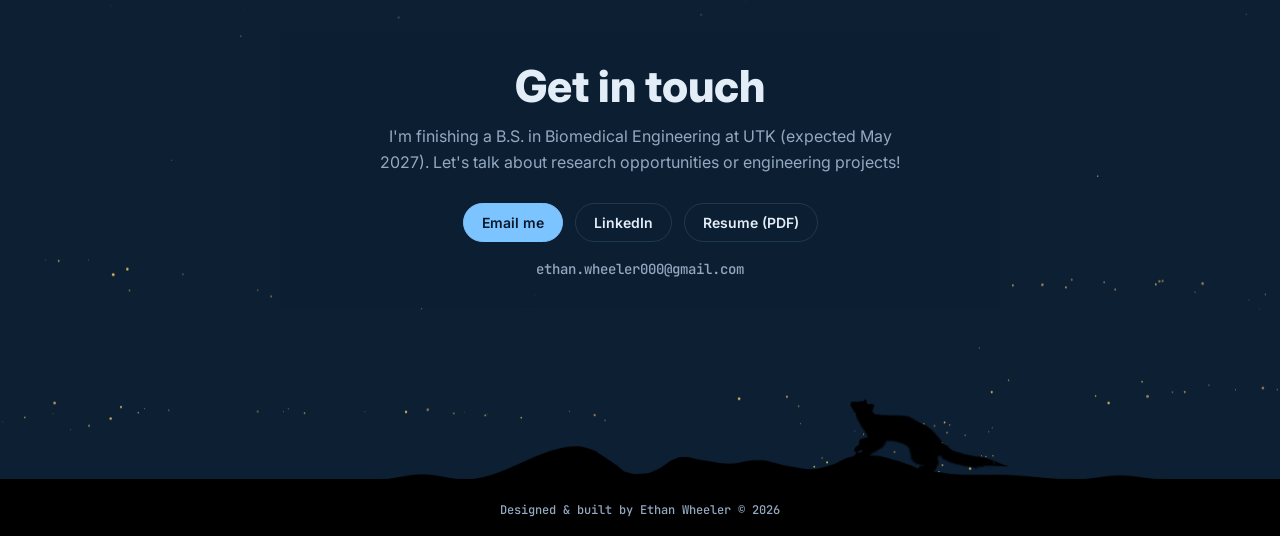
==== commit d07b383a: "Hero: tighter single-paragraph intro Co-Authored-By: Claude Opus 5.5 <noreply@anthropic.com> Claude-" ====
--- a/index.html
+++ b/index.html
@@ -33,13 +33,10 @@
                 <p class="eyebrow">Biomedical Engineering · UT Knoxville</p>
                 <h1>Hi! I'm <span>Ethan</span>, and I build things.</h1>
                 <p>
-                    I'm an engineering student at The University of Tennessee, Knoxville, majoring in Biomedical Engineering with a minor in Neuroscience.
-                    I'm passionate about robotics, neuroscience, and environmental stewardship, and I try to do a lot with a little:
-                    impactful technology that brings people together and forward.
-                </p>
-                <p>
-                    Right now I'm most interested in how the nervous system and machines can communicate in both directions:
-                    reading nerve and muscle signals to drive a device, and sending information like touch back into the body.
+                    I'm a biomedical engineering student at the University of Tennessee, Knoxville, minoring in neuroscience.
+                    I build robots, motors and medical devices, often on a tight budget, and I'm most interested in how the
+                    nervous system and machines can talk to each other: reading nerve and muscle signals to drive a device,
+                    and sending touch back into the body.
                 </p>
                 <div class="hero-actions">
                     <a class="btn" href="#projects">See my projects</a>
--- a/assets/css/site.css
+++ b/assets/css/site.css
@@ -41,8 +41,10 @@
 :focus-visible { outline: 2px solid var(--accent); outline-offset: 3px; border-radius: 6px; }
 
 /* Dust lives only in the footer, fading in softly at its top edge */
+/* drawn behind the marten and hills, faded out over the credit bar */
 .dust { position: absolute; inset: 0; width: 100%; height: 100%; z-index: 0; pointer-events: none;
-  -webkit-mask-image: linear-gradient(transparent, #000 30%); mask-image: linear-gradient(transparent, #000 30%); }
+  --dust-mask: linear-gradient(transparent, #000 30%, #000 calc(100% - 62px), transparent calc(100% - 40px));
+  -webkit-mask-image: var(--dust-mask); mask-image: var(--dust-mask); }
 .page { position: relative; z-index: 1; }
 .wrap { max-width: 1080px; margin: 0 auto; padding-inline: 20px; }
 
@@ -173,7 +175,7 @@
 .contact p { color: var(--dim); max-width: 52ch; margin: 0 auto 28px; }
 .contact-links { display: flex; flex-wrap: wrap; justify-content: center; gap: 12px; }
 .contact .email { display: block; margin-top: 18px; font: 500 14px var(--mono); color: var(--dim); user-select: all; }
-.banner { --bh: 100px; position: relative; margin-top: 24px; padding-top: var(--bh); overflow: hidden; pointer-events: none;
+.banner { --bh: 100px; position: relative; margin-top: 120px; padding-top: var(--bh); overflow: hidden; pointer-events: none;
   /* the art's flat ground (90/480 of its height) carries on to both edges at any window width */
   background: linear-gradient(#000, #000) 0 calc(var(--bh) * 390 / 480) / 100% calc(var(--bh) * 90 / 480 + 1px) no-repeat; }
 .detail + .contact { padding-top: 0; }
@@ -238,7 +240,8 @@
   -webkit-mask-image: var(--fade); mask-image: var(--fade);
   -webkit-mask-composite: source-in; mask-composite: intersect;
 }
-.label, .hint, .back { display: inline-block; z-index: 1; }   /* stay above a neighbouring block's veil */
+.label, .hint, .back { display: inline-block; z-index: 1; }
+.contact .wrap { max-width: 640px; --veil: 30px; }   /* a snug veil, so the Dust around the marten stays visible */   /* stay above a neighbouring block's veil */
 .page { overflow-x: clip; }
 @media (max-width: 760px) {
   .hero .wrap > div:first-child::after, .timeline::after, .contact .wrap::after, .detail-hero > div:last-child::after,
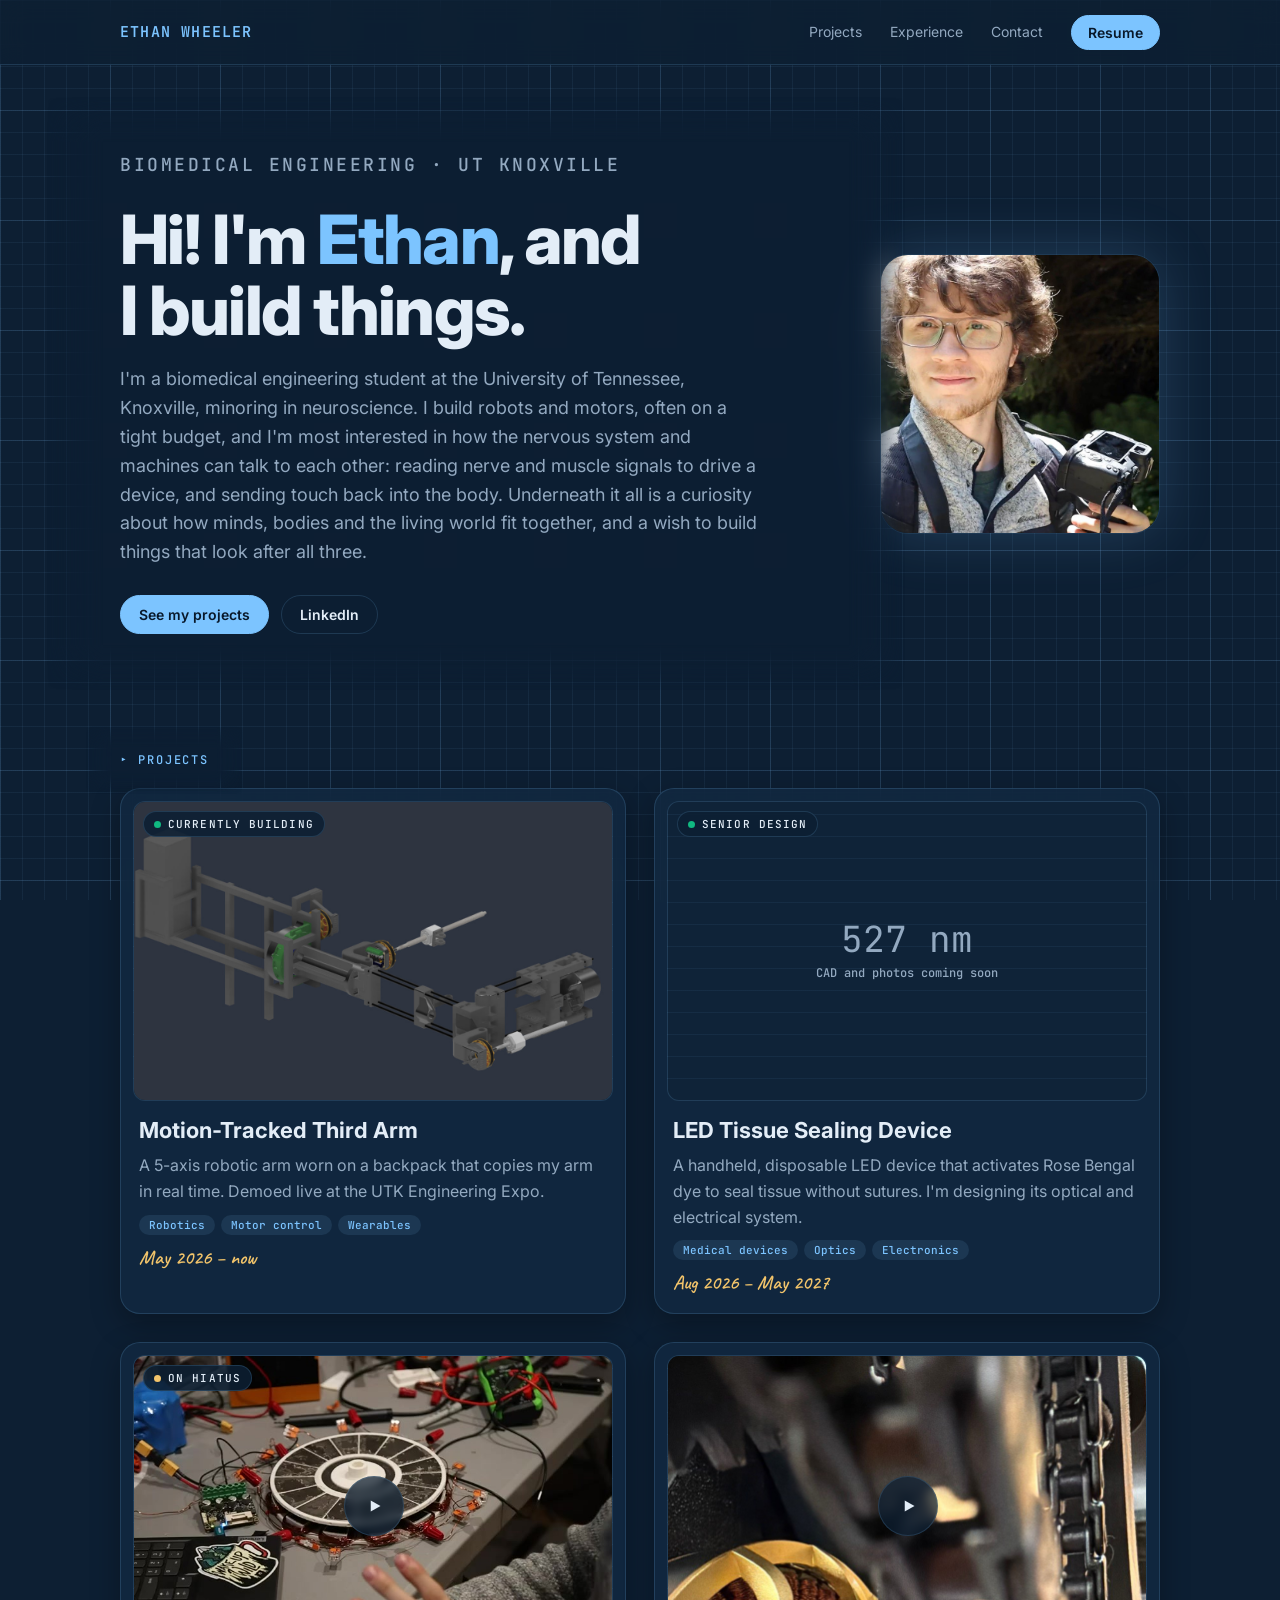
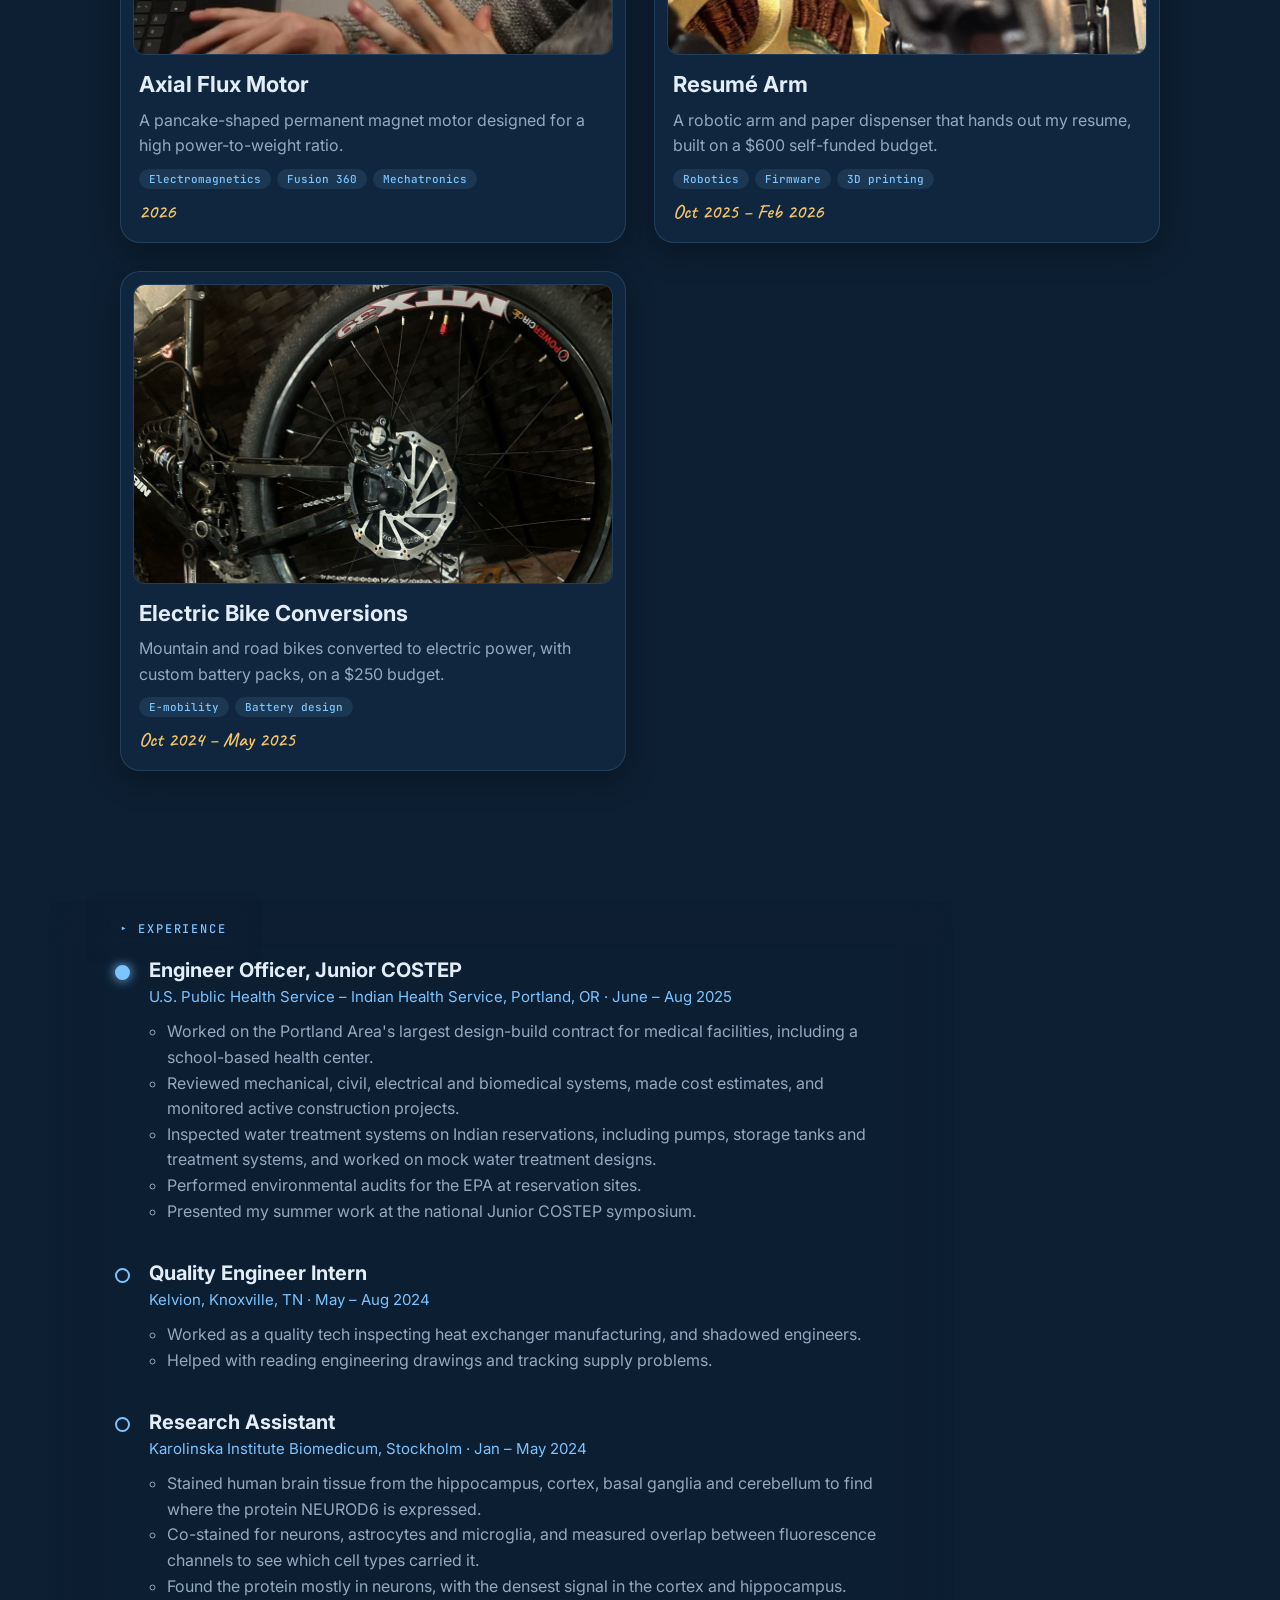
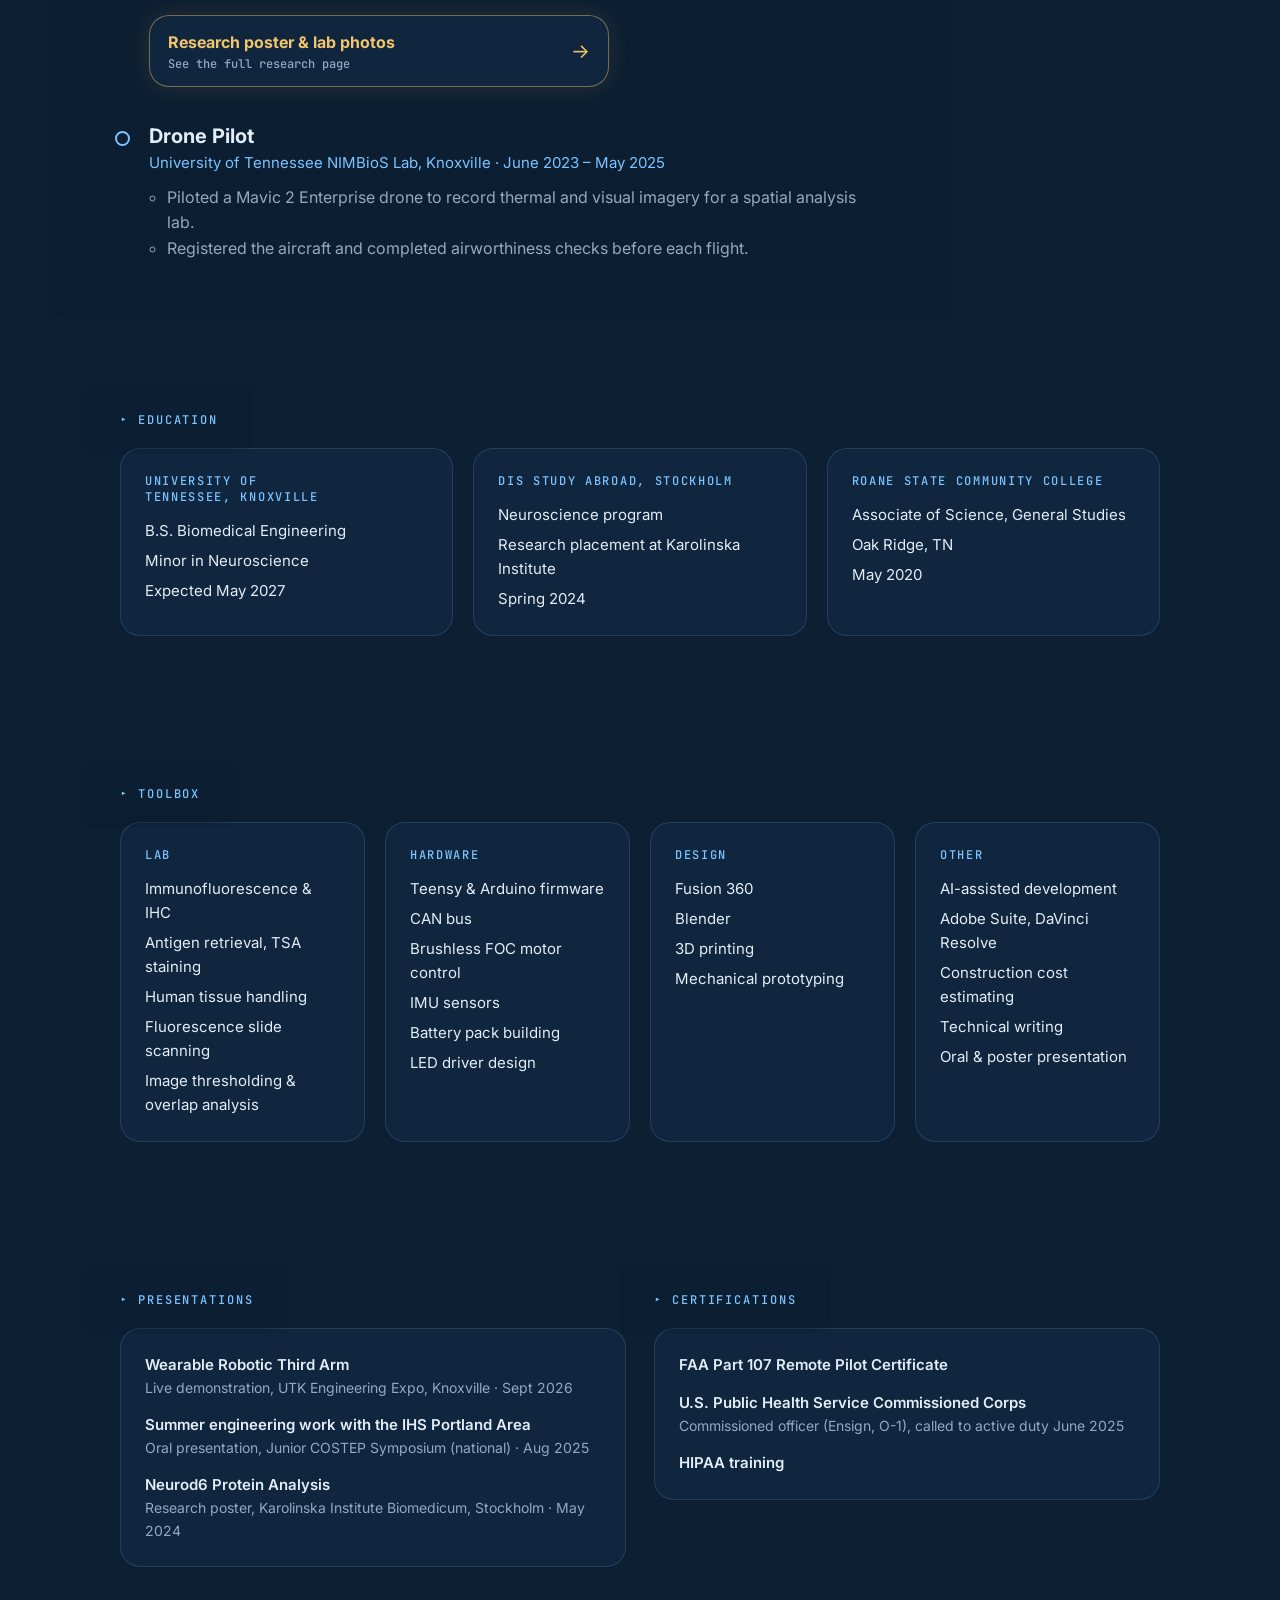
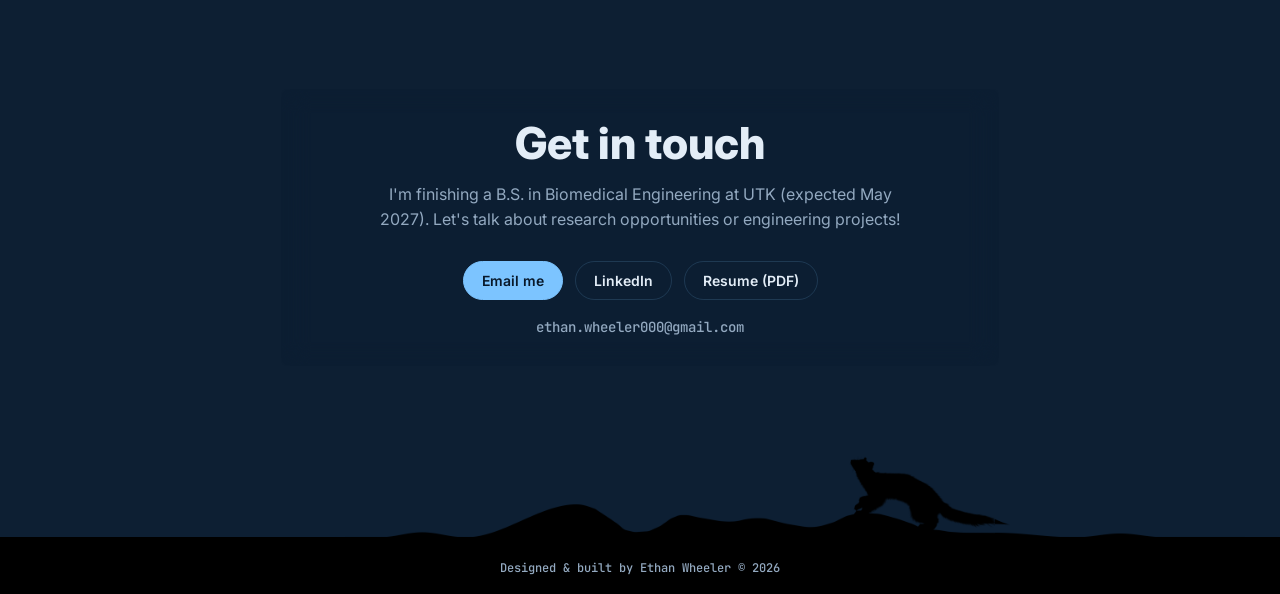
==== commit 70581434: "Hero: drop medical devices; add a softer line on minds, bodies and the living world Co-Authored-By: " ====
--- a/index.html
+++ b/index.html
@@ -34,9 +34,10 @@
                 <h1>Hi! I'm <span>Ethan</span>, and I build things.</h1>
                 <p>
                     I'm a biomedical engineering student at the University of Tennessee, Knoxville, minoring in neuroscience.
-                    I build robots, motors and medical devices, often on a tight budget, and I'm most interested in how the
-                    nervous system and machines can talk to each other: reading nerve and muscle signals to drive a device,
-                    and sending touch back into the body.
+                    I build robots and motors, often on a tight budget, and I'm most interested in how the nervous system and
+                    machines can talk to each other: reading nerve and muscle signals to drive a device, and sending touch back
+                    into the body. Underneath it all is a curiosity about how minds, bodies and the living world fit together,
+                    and a wish to build things that look after all three.
                 </p>
                 <div class="hero-actions">
                     <a class="btn" href="#projects">See my projects</a>
